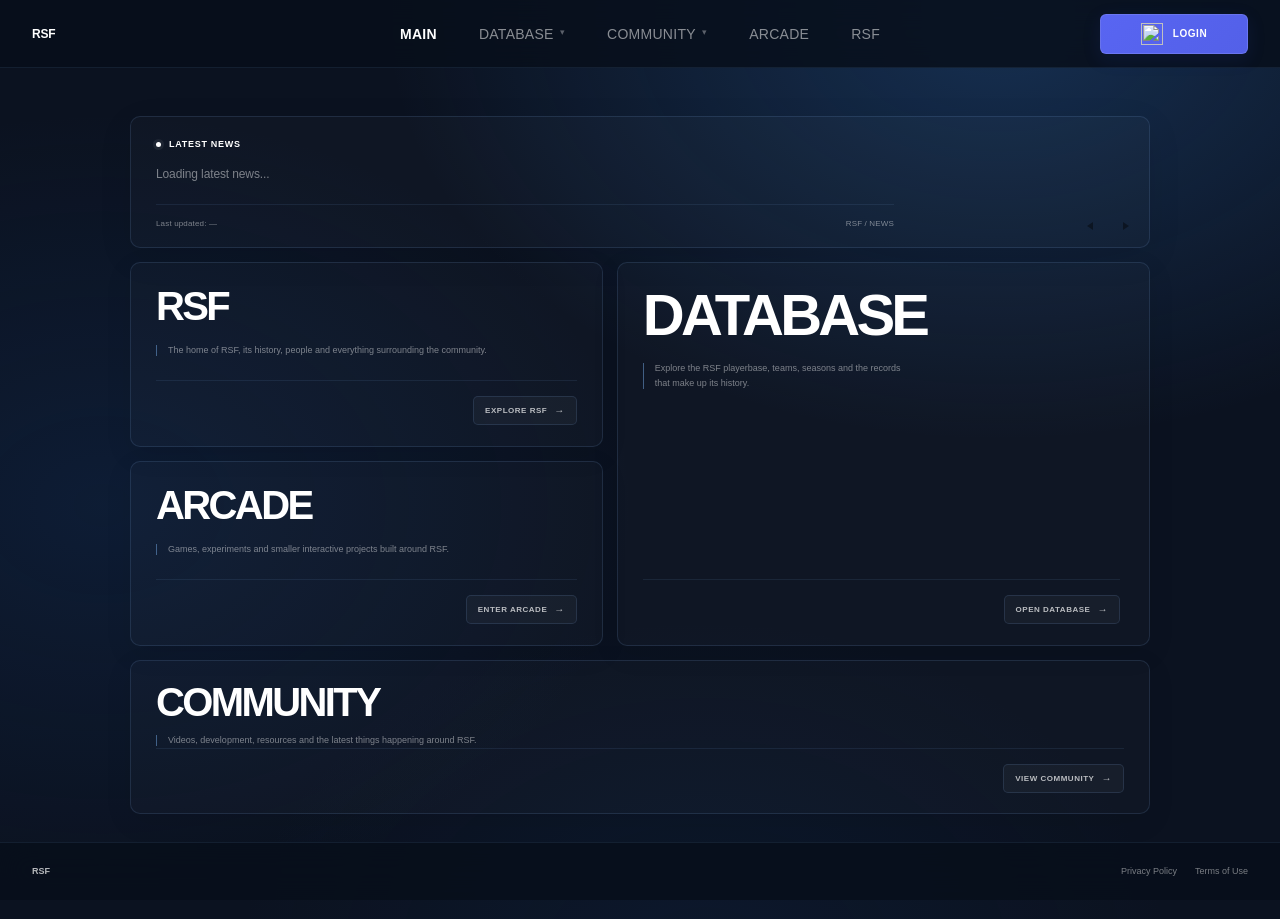
==== index.html @ b00a5b7f "Enhance loadSavedTheme with error handling Refactor loadSavedTheme function to handle API response e" ====
<!DOCTYPE html>

<html lang="en">
<head>
  <meta charset="UTF-8">
  <meta name="viewport" content="width=device-width, initial-scale=1.0">
  <title>RSF</title>

  <style>
    @font-face {
      font-family: "Montserrat";
      src: url("/fonts/Montserrat-Regular.woff2") format("woff2");
      font-weight: 400;
      font-style: normal;
      font-display: swap;
    }

    @font-face {
      font-family: "Montserrat";
      src: url("/fonts/Montserrat-Medium.woff2") format("woff2");
      font-weight: 500;
      font-style: normal;
      font-display: swap;
    }

    @font-face {
      font-family: "Montserrat";
      src: url("/fonts/Montserrat-Bold.woff2") format("woff2");
      font-weight: 700;
      font-style: normal;
      font-display: swap;
    }

    :root {
      --bg: #0B1220;
      --border: rgba(120, 164, 215, 0.16);
      --border-soft: rgba(120, 164, 215, 0.11);
      --white: #FFFFFF;
      --text: #FFFFFF;
      --muted: rgba(255, 255, 255, 0.70);
      --muted-soft: rgba(255, 255, 255, 0.46);
      --panel: rgba(255, 255, 255, 0.018);
      --panel-hover: rgba(255, 255, 255, 0.022);
      --topbar: rgba(8, 15, 27, 0.84);
      --dropdown: rgba(13, 22, 36, 0.98);
      --module-glow: rgba(54, 119, 197, 0.11);
    }

    * {
      box-sizing: border-box;
    }

    html {
      min-height: 100%;
      background: #0B1220;
    }

    body {
      margin: 0;
      min-height: 100vh;
      color: var(--text);
      font-family: "Montserrat", sans-serif;
      background:
        radial-gradient(
          ellipse 900px 620px at 78% 2%,
          rgba(42, 103, 175, 0.34),
          transparent 68%
        ),
        radial-gradient(
          ellipse 760px 560px at 8% 55%,
          rgba(25, 75, 145, 0.18),
          transparent 70%
        ),
        radial-gradient(
          ellipse 650px 480px at 55% 105%,
          rgba(20, 65, 125, 0.13),
          transparent 72%
        ),
        #0B1220;
      background-attachment: fixed;
      -webkit-font-smoothing: antialiased;
      text-rendering: optimizeLegibility;
      transition:
        background 180ms ease,
        color 180ms ease;
    }

    body[data-theme="dark"] {
      --bg: #181818;
      --border: rgba(255, 255, 255, 0.10);
      --border-soft: rgba(255, 255, 255, 0.07);
      --topbar: rgba(18, 18, 18, 0.90);
      --dropdown: rgba(28, 28, 28, 0.98);
      --panel: rgba(255, 255, 255, 0.018);
      --panel-hover: rgba(255, 255, 255, 0.028);
      --module-glow: rgba(255, 255, 255, 0.055);

      background: #181818;
    }

    body[data-theme="light"] {
      --bg: #F4F6F9;
      --border: rgba(34, 55, 78, 0.13);
      --border-soft: rgba(34, 55, 78, 0.09);
      --text: #172233;
      --muted: rgba(23, 34, 51, 0.68);
      --muted-soft: rgba(23, 34, 51, 0.48);
      --panel: rgba(255, 255, 255, 0.72);
      --panel-hover: rgba(255, 255, 255, 0.90);
      --topbar: rgba(244, 246, 249, 0.88);
      --dropdown: rgba(255, 255, 255, 0.98);
      --module-glow: rgba(80, 125, 180, 0.10);

      background:
        radial-gradient(
          ellipse 900px 620px at 78% 2%,
          rgba(135, 174, 219, 0.28),
          transparent 68%
        ),
        radial-gradient(
          ellipse 760px 560px at 8% 55%,
          rgba(105, 150, 205, 0.15),
          transparent 70%
        ),
        radial-gradient(
          ellipse 650px 480px at 55% 105%,
          rgba(90, 135, 190, 0.10),
          transparent 72%
        ),
        #F4F6F9;
    }

    body[data-theme="blue"] {
      --bg: #0B1220;
      --border: rgba(120, 164, 215, 0.16);
      --border-soft: rgba(120, 164, 215, 0.11);
      --text: #FFFFFF;
      --muted: rgba(255, 255, 255, 0.70);
      --muted-soft: rgba(255, 255, 255, 0.46);
      --panel: rgba(255, 255, 255, 0.018);
      --panel-hover: rgba(255, 255, 255, 0.022);
      --topbar: rgba(8, 15, 27, 0.84);
      --dropdown: rgba(13, 22, 36, 0.98);
      --module-glow: rgba(54, 119, 197, 0.11);

      background:
        radial-gradient(
          ellipse 900px 620px at 78% 2%,
          rgba(42, 103, 175, 0.34),
          transparent 68%
        ),
        radial-gradient(
          ellipse 760px 560px at 8% 55%,
          rgba(25, 75, 145, 0.18),
          transparent 70%
        ),
        radial-gradient(
          ellipse 650px 480px at 55% 105%,
          rgba(20, 65, 125, 0.13),
          transparent 72%
        ),
        #0B1220;
    }

    body[data-theme="royal"] {
      --bg: #0B1020;
      --border: rgba(126, 130, 220, 0.16);
      --border-soft: rgba(126, 130, 220, 0.11);
      --text: #FFFFFF;
      --muted: rgba(255, 255, 255, 0.70);
      --muted-soft: rgba(255, 255, 255, 0.46);
      --panel: rgba(255, 255, 255, 0.018);
      --panel-hover: rgba(255, 255, 255, 0.024);
      --topbar: rgba(8, 12, 27, 0.86);
      --dropdown: rgba(17, 20, 40, 0.98);
      --module-glow: rgba(86, 75, 190, 0.12);

      background:
        radial-gradient(
          ellipse 900px 620px at 78% 2%,
          rgba(67, 62, 174, 0.32),
          transparent 68%
        ),
        radial-gradient(
          ellipse 760px 560px at 8% 55%,
          rgba(46, 61, 155, 0.20),
          transparent 70%
        ),
        radial-gradient(
          ellipse 650px 480px at 55% 105%,
          rgba(76, 42, 145, 0.16),
          transparent 72%
        ),
        #0B1020;
    }

    body[data-theme="ocean"] {
      --bg: #08171D;
      --border: rgba(91, 178, 193, 0.16);
      --border-soft: rgba(91, 178, 193, 0.11);
      --text: #FFFFFF;
      --muted: rgba(255, 255, 255, 0.70);
      --muted-soft: rgba(255, 255, 255, 0.46);
      --panel: rgba(255, 255, 255, 0.018);
      --panel-hover: rgba(255, 255, 255, 0.024);
      --topbar: rgba(5, 18, 23, 0.86);
      --dropdown: rgba(11, 29, 35, 0.98);
      --module-glow: rgba(25, 139, 151, 0.12);

      background:
        radial-gradient(
          ellipse 900px 620px at 78% 2%,
          rgba(22, 117, 145, 0.32),
          transparent 68%
        ),
        radial-gradient(
          ellipse 760px 560px at 8% 55%,
          rgba(20, 89, 125, 0.20),
          transparent 70%
        ),
        radial-gradient(
          ellipse 650px 480px at 55% 105%,
          rgba(19, 123, 132, 0.15),
          transparent 72%
        ),
        #08171D;
    }

    a {
      color: inherit;
      text-decoration: none;
    }

    .topbar {
      position: sticky;
      top: 0;
      z-index: 100;
      height: 68px;
      padding: 0 32px;
      border-bottom: 1px solid var(--border-soft);
      background: var(--topbar);
      display: flex;
      align-items: center;
      backdrop-filter: blur(14px);
      -webkit-backdrop-filter: blur(14px);
    }

    .logo {
      font-size: 12px;
      line-height: 1;
      font-weight: 700;
      letter-spacing: -0.02em;
    }

    .navigation {
      position: absolute;
      left: 50%;
      top: 0;
      height: 100%;
      transform: translateX(-50%);
      display: flex;
      align-items: center;
      gap: 34px;
    }

    .nav-item {
      position: relative;
      height: 100%;
      display: flex;
      align-items: center;
      font-size: 14px;
      font-weight: 500;
      letter-spacing: 0.02em;
      opacity: 0.52;
      transition: opacity 120ms ease;
    }

    .nav-item:hover,
    .nav-item:focus-within {
      opacity: 0.92;
    }

    .nav-item.active {
      opacity: 1;
      font-weight: 700;
    }

    .nav-label {
      height: 100%;
      display: inline-flex;
      align-items: center;
      gap: 6px;
      padding: 0 4px;
    }

    .arrow {
      font-size: 9px;
      line-height: 1;
      opacity: 0.65;
      transform: translateY(-1px);
    }

    .dropdown {
      position: absolute;
      top: 100%;
      left: 50%;
      width: 170px;
      padding: 6px;
      transform: translateX(-50%) translateY(4px);
      background: var(--dropdown);
      border: 1px solid var(--border);
      border-radius: 7px;
      box-shadow: 0 14px 35px rgba(0, 0, 0, 0.28);
      opacity: 0;
      visibility: hidden;
      pointer-events: none;
      transition:
        opacity 100ms ease,
        visibility 100ms ease,
        transform 100ms ease;
      z-index: 200;
    }

    .nav-item:hover .dropdown,
    .nav-item:focus-within .dropdown {
      opacity: 1;
      visibility: visible;
      pointer-events: auto;
      transform: translateX(-50%) translateY(0);
    }

    .dropdown a {
      min-height: 34px;
      padding: 0 11px;
      display: flex;
      align-items: center;
      font-size: 10px;
      border-radius: 4px;
      opacity: 0.56;
      transition:
        background 100ms ease,
        opacity 100ms ease;
    }

    .dropdown a:hover,
    .dropdown a:focus-visible {
      background: rgba(96, 145, 205, 0.10);
      opacity: 1;
      outline: none;
    }

    .login-button {
      position: absolute;
      right: 32px;
      width: 148px;
      height: 40px;
      padding: 0 17px;
      display: inline-flex;
      align-items: center;
      justify-content: center;
      gap: 10px;
      border: 1px solid rgba(255, 255, 255, 0.12);
      border-radius: 6px;
      background:
        linear-gradient(
          135deg,
          #5865F2,
          #5360E8
        );
      color: #FFFFFF;
      font-family: "Montserrat", sans-serif;
      font-size: 10px;
      font-weight: 700;
      letter-spacing: 0.055em;
      cursor: pointer;
      box-shadow: 0 5px 18px rgba(45, 55, 160, 0.16);
      transition:
        background 140ms ease,
        border-color 140ms ease,
        box-shadow 140ms ease;
    }

    .login-button:hover {
      background:
        linear-gradient(
          135deg,
          #6370F5,
          #5966EB
        );
      border-color: rgba(255, 255, 255, 0.18);
      box-shadow: 0 6px 20px rgba(45, 55, 160, 0.22);
    }

    .login-button:active {
      box-shadow: 0 3px 12px rgba(45, 55, 160, 0.16);
    }

    .discord-logo {
      width: 22px;
      height: 22px;
      flex: 0 0 auto;
      display: block;
      object-fit: contain;
    }

    .profile-card {
      position: absolute;
      right: 32px;
      width: 178px;
      height: 42px;
      padding: 0 10px 0 7px;
      display: flex;
      align-items: center;
      gap: 10px;
      border: 1px solid var(--border);
      border-radius: 6px;
      background: var(--topbar);
      backdrop-filter: blur(14px);
      -webkit-backdrop-filter: blur(14px);
      cursor: pointer;
      user-select: none;
      box-shadow: 0 5px 18px rgba(0, 0, 0, 0.12);
      transition:
        background 140ms ease,
        border-color 140ms ease,
        box-shadow 140ms ease;
    }

    .profile-card:hover {
      border-color: rgba(120, 164, 215, 0.25);
      box-shadow: 0 7px 22px rgba(0, 0, 0, 0.18);
    }

    .profile-card.open {
      border-color: rgba(120, 164, 215, 0.27);
    }

    .profile-avatar {
      width: 29px;
      height: 29px;
      flex: 0 0 29px;
      overflow: hidden;
      border-radius: 5px;
      background: rgba(255, 255, 255, 0.035);
    }

    .profile-avatar img {
      width: 100%;
      height: 100%;
      display: block;
      object-fit: cover;
    }

    .profile-avatar.guest {
      display: none;
    }

    .profile-info {
      min-width: 0;
      flex: 1;
      display: flex;
      flex-direction: column;
      justify-content: center;
      gap: 4px;
    }

    .profile-username {
      max-width: 116px;
      overflow: hidden;
      font-size: 11px;
      font-weight: 600;
      line-height: 1;
      white-space: nowrap;
      text-overflow: ellipsis;
    }

    .profile-status {
      display: flex;
      align-items: center;
      gap: 5px;
      font-size: 7px;
      font-weight: 700;
      line-height: 1;
      letter-spacing: 0.09em;
      color: var(--muted-soft);
    }

    .profile-status::before {
      content: "";
      width: 4px;
      height: 4px;
      flex: 0 0 auto;
      border-radius: 50%;
      background: #4F9BFF;
      opacity: 0.8;
    }

    .profile-card.guest .profile-status::before {
      background: rgba(255, 255, 255, 0.34);
    }

    .profile-chevron {
      width: 14px;
      height: 14px;
      flex: 0 0 14px;
      display: flex;
      align-items: center;
      justify-content: center;
      color: rgba(255, 255, 255, 0.30);
      transition:
        color 140ms ease,
        transform 140ms ease;
    }

    .profile-card:hover .profile-chevron {
      color: rgba(255, 255, 255, 0.60);
    }

    .profile-card.open .profile-chevron {
      color: rgba(255, 255, 255, 0.68);
      transform: rotate(180deg);
    }

    .profile-chevron svg {
      width: 10px;
      height: 10px;
      display: block;
      fill: none;
      stroke: currentColor;
      stroke-width: 1.5;
      stroke-linecap: round;
      stroke-linejoin: round;
    }

    .profile-dropdown {
      position: absolute;
      top: calc(100% + 8px);
      right: 0;
      width: 195px;
      padding: 5px;
      border: 1px solid var(--border);
      border-radius: 7px;
      background: var(--dropdown);
      box-shadow: 0 14px 35px rgba(0, 0, 0, 0.28);
      backdrop-filter: blur(14px);
      -webkit-backdrop-filter: blur(14px);
      opacity: 0;
      visibility: hidden;
      pointer-events: none;
      transform: translateY(4px);
      transition:
        opacity 100ms ease,
        visibility 100ms ease,
        transform 100ms ease;
      z-index: 9999;
    }

    .profile-dropdown.open {
      opacity: 1;
      visibility: visible;
      pointer-events: auto;
      transform: translateY(0);
    }

    .profile-dropdown-item {
      width: 100%;
      min-height: 38px;
      padding: 0 11px;
      display: flex;
      align-items: center;
      gap: 10px;
      border: 0;
      border-radius: 4px;
      background: transparent;
      color: var(--muted);
      font-family: "Montserrat", sans-serif;
      font-size: 11px;
      font-weight: 500;
      text-align: left;
      cursor: pointer;
      transition:
        background 100ms ease,
        color 100ms ease;
    }

    .profile-dropdown-item:hover {
      background: rgba(96, 145, 205, 0.10);
      color: var(--text);
    }

    .profile-dropdown-icon {
      width: 16px;
      height: 16px;
      flex: 0 0 16px;
      display: flex;
      align-items: center;
      justify-content: center;
      color: var(--muted-soft);
    }

    .profile-dropdown-icon svg {
      width: 14px;
      height: 14px;
      display: block;
      fill: none;
      stroke: currentColor;
      stroke-width: 1.6;
      stroke-linecap: round;
      stroke-linejoin: round;
    }

    .profile-dropdown-item:hover .profile-dropdown-icon {
      color: rgba(255, 255, 255, 0.72);
    }

    .profile-dropdown-logout {
      color: rgba(255, 107, 120, 0.68);
    }

    .profile-dropdown-logout .profile-dropdown-icon {
      color: rgba(255, 107, 120, 0.62);
    }

    .profile-dropdown-logout:hover {
      background: rgba(255, 65, 85, 0.07);
      color: #FF7D88;
    }

    .profile-dropdown-logout:hover .profile-dropdown-icon {
      color: #FF7D88;
    }

    .profile-dropdown-item:disabled {
      opacity: 0.45;
      cursor: default;
    }

    .login-overlay {
      position: fixed;
      inset: 0;
      z-index: 500;
      display: flex;
      align-items: center;
      justify-content: center;
      padding: 24px;
      background: rgba(3, 7, 14, 0.66);
      backdrop-filter: blur(5px);
      -webkit-backdrop-filter: blur(5px);
      opacity: 0;
      visibility: hidden;
      pointer-events: none;
      transition:
        opacity 150ms ease,
        visibility 150ms ease;
    }

    .login-overlay.open {
      opacity: 1;
      visibility: visible;
      pointer-events: auto;
    }

    .login-modal {
      width: min(440px, 100%);
      padding: 28px;
      border: 1px solid var(--border);
      border-radius: 9px;
      background: var(--dropdown);
      box-shadow:
        0 24px 70px rgba(0, 0, 0, 0.48),
        inset 0 1px 0 rgba(255, 255, 255, 0.025);
      transform: translateY(8px) scale(0.985);
      transition: transform 150ms ease;
    }

    .login-overlay.open .login-modal {
      transform: translateY(0) scale(1);
    }

    .login-modal-header {
      display: flex;
      align-items: flex-start;
      justify-content: space-between;
      gap: 20px;
    }

    .login-modal-title {
      margin: 0;
      font-size: 24px;
      line-height: 1.05;
      font-weight: 700;
      letter-spacing: -0.045em;
    }

    .login-modal-subtitle {
      margin: 8px 0 0;
      font-size: 10px;
      line-height: 1.6;
      color: var(--muted-soft);
    }

    .login-close {
      width: 27px;
      height: 27px;
      flex: 0 0 auto;
      padding: 0;
      border: 1px solid var(--border);
      border-radius: 50%;
      background: rgba(255, 255, 255, 0.025);
      color: var(--muted-soft);
      font-family: "Montserrat", sans-serif;
      font-size: 15px;
      line-height: 1;
      cursor: pointer;
      transition:
        background 120ms ease,
        color 120ms ease,
        border-color 120ms ease;
    }

    .login-close:hover {
      background: rgba(255, 255, 255, 0.06);
      border-color: rgba(120, 164, 215, 0.25);
      color: var(--text);
    }

    .login-points {
      margin: 25px 0 0;
      padding: 0;
      list-style: none;
      display: flex;
      flex-direction: column;
      gap: 13px;
    }

    .login-points li {
      position: relative;
      padding-left: 17px;
      font-size: 10px;
      line-height: 1.6;
      color: var(--muted);
    }

    .login-points li::before {
      content: "";
      position: absolute;
      left: 0;
      top: 7px;
      width: 5px;
      height: 5px;
      border-radius: 50%;
      background: #5865F2;
      box-shadow: 0 0 0 3px rgba(88, 101, 242, 0.08);
    }

    .login-proceed {
      width: 100%;
      min-height: 40px;
      margin-top: 26px;
      border: 1px solid rgba(114, 169, 235, 0.28);
      border-radius: 6px;
      background:
        linear-gradient(
          135deg,
          rgba(88, 101, 242, 0.88),
          rgba(66, 82, 210, 0.88)
        );
      color: #FFFFFF;
      font-family: "Montserrat", sans-serif;
      font-size: 10px;
      font-weight: 700;
      letter-spacing: 0.035em;
      cursor: pointer;
      box-shadow: 0 7px 22px rgba(58, 78, 210, 0.18);
      transition:
        background 140ms ease,
        border-color 140ms ease,
        transform 140ms ease,
        box-shadow 140ms ease;
    }

    .login-proceed:hover {
      background:
        linear-gradient(
          135deg,
          rgba(101, 114, 255, 0.94),
          rgba(73, 88, 225, 0.94)
        );
      border-color: rgba(140, 160, 255, 0.42);
      box-shadow: 0 9px 26px rgba(58, 78, 210, 0.24);
      transform: translateY(-1px);
    }

    .login-proceed:active {
      transform: translateY(0);
    }

    .login-note {
      margin: 14px 0 0;
      font-size: 8px;
      line-height: 1.6;
      text-align: center;
      color: var(--muted-soft);
    }

    main {
      width: min(1020px, calc(100% - 48px));
      margin: 0 auto;
      padding: 48px 0 105px;
    }

    .news {
      min-height: 132px;
      position: relative;
      display: grid;
      grid-template-columns: minmax(0, 1fr) 230px;
      border: 1px solid var(--border);
      border-radius: 10px;
      background: var(--panel);
      overflow: hidden;
      box-shadow: 0 10px 35px rgba(0, 0, 0, 0.08);
      transition:
        border-color 160ms ease,
        background 160ms ease;
    }

    .news:hover {
      border-color: rgba(120, 164, 215, 0.25);
      background: var(--panel-hover);
    }

    .news-content {
      min-width: 0;
      padding: 22px 25px 19px;
      display: flex;
      flex-direction: column;
    }

    .section-label {
      display: flex;
      align-items: center;
      gap: 8px;
      font-size: 9px;
      font-weight: 700;
      letter-spacing: 0.08em;
    }

    .news-dot-live {
      width: 5px;
      height: 5px;
      flex: 0 0 auto;
      border-radius: 50%;
      background: currentColor;
      box-shadow: 0 0 0 3px rgba(255, 255, 255, 0.06);
    }

    .news-description {
      margin-top: 16px;
      max-width: 670px;
      font-size: 12px;
      line-height: 1.55;
      letter-spacing: -0.01em;
      color: var(--muted);
      transition: opacity 120ms ease;
    }

    .news-description.empty {
      color: var(--muted-soft);
    }

    .news-footer {
      margin-top: auto;
      padding-top: 14px;
      display: flex;
      align-items: center;
      justify-content: space-between;
      border-top: 1px solid var(--border-soft);
      font-size: 8px;
      letter-spacing: 0.02em;
      color: var(--muted-soft);
    }

    .news-image {
      min-width: 0;
      border-left: 1px solid var(--border);
      overflow: hidden;
      background: #0C1523;
      display: none;
    }

    .news-image.visible {
      display: block;
    }

    .news-image img {
      width: 100%;
      height: 100%;
      display: block;
      object-fit: cover;
      object-position: center;
      opacity: 0.72;
      transition:
        opacity 180ms ease,
        transform 220ms ease;
    }

    .news:hover .news-image img {
      opacity: 0.88;
      transform: scale(1.025);
    }

    .news-controls {
      position: absolute;
      right: 14px;
      bottom: 12px;
      display: flex;
      align-items: center;
      gap: 9px;
      z-index: 5;
    }

    .news-arrow {
      width: 18px;
      height: 18px;
      padding: 0;
      border: 0;
      background: transparent;
      display: flex;
      align-items: center;
      justify-content: center;
      cursor: pointer;
      opacity: 0.42;
      transition:
        opacity 120ms ease,
        transform 120ms ease;
    }

    .news-arrow:hover {
      opacity: 0.9;
    }

    .news-arrow:active {
      transform: scale(0.9);
    }

    .news-arrow.left::before {
      content: "";
      width: 0;
      height: 0;
      border-top: 4px solid transparent;
      border-bottom: 4px solid transparent;
      border-right: 6px solid currentColor;
    }

    .news-arrow.right::before {
      content: "";
      width: 0;
      height: 0;
      border-top: 4px solid transparent;
      border-bottom: 4px solid transparent;
      border-left: 6px solid currentColor;
    }

    .news-dots {
      display: flex;
      align-items: center;
      gap: 5px;
    }

    .news-dot {
      width: 4px;
      height: 4px;
      padding: 0;
      border: 0;
      border-radius: 50%;
      background: currentColor;
      opacity: 0.32;
      cursor: pointer;
      transition:
        width 140ms ease,
        height 140ms ease,
        opacity 140ms ease;
    }

    .news-dot.active {
      width: 6px;
      height: 6px;
      opacity: 0.92;
    }

    .main-grid {
      margin-top: 14px;
      display: grid;
      grid-template-columns:
        minmax(0, 0.94fr)
        minmax(0, 1.06fr);
      grid-template-rows:
        185px
        185px;
      gap: 14px;
    }

    .module {
      position: relative;
      min-height: 0;
      padding: 24px 25px 21px;
      border: 1px solid var(--border);
      border-radius: 10px;
      display: flex;
      flex-direction: column;
      overflow: hidden;
      background: var(--panel);
      box-shadow: 0 8px 28px rgba(0, 0, 0, 0.08);
      transition:
        border-color 160ms ease,
        background 160ms ease,
        transform 160ms ease;
    }

    .module::after {
      content: "";
      position: absolute;
      right: -55px;
      bottom: -75px;
      width: 150px;
      height: 150px;
      border-radius: 50%;
      background:
        radial-gradient(
          circle,
          var(--module-glow),
          transparent 70%
        );
      opacity: 0;
      pointer-events: none;
      transition: opacity 180ms ease;
    }

    .module:hover {
      border-color: rgba(120, 164, 215, 0.27);
      background: var(--panel-hover);
      transform: translateY(-1px);
    }

    .module:hover::after {
      opacity: 1;
    }

    .module > * {
      position: relative;
      z-index: 1;
    }

    .module-title {
      margin: 0;
      font-size: clamp(29px, 3.3vw, 40px);
      line-height: 0.98;
      font-weight: 700;
      letter-spacing: -0.065em;
      transition: transform 160ms ease;
    }

    .module:hover .module-title {
      transform: translateX(2px);
    }

    .module-description {
      position: relative;
      margin: 17px 0 0;
      padding-left: 12px;
      max-width: 340px;
      font-size: 9px;
      line-height: 1.65;
      color: var(--muted-soft);
    }

    .module-description::before {
      content: "";
      position: absolute;
      left: 0;
      top: 2px;
      bottom: 2px;
      width: 1px;
      background: rgba(111, 164, 220, 0.52);
    }

    .module-bottom {
      margin-top: auto;
      padding-top: 15px;
      display: flex;
      align-items: center;
      justify-content: flex-end;
      border-top: 1px solid var(--border-soft);
    }

    .module-link {
      display: inline-flex;
      align-items: center;
      justify-content: center;
      gap: 7px;
      min-height: 29px;
      padding: 0 11px;
      border: 1px solid var(--border);
      border-radius: 5px;
      background: rgba(255, 255, 255, 0.035);
      font-size: 8px;
      font-weight: 700;
      letter-spacing: 0.065em;
      color: var(--muted);
      cursor: pointer;
      position: relative;
      z-index: 3;
      transition:
        color 140ms ease,
        background 140ms ease,
        border-color 140ms ease,
        gap 140ms ease,
        transform 140ms ease;
    }

    .module-link:hover {
      color: var(--text);
      background: rgba(95, 151, 215, 0.10);
      border-color: rgba(120, 164, 215, 0.34);
      gap: 9px;
      transform: translateY(-1px);
    }

    .module-link:active {
      transform: translateY(0);
    }

    .module-arrow {
      font-size: 10px;
      line-height: 1;
    }

    .database {
      grid-column: 2;
      grid-row: 1 / span 2;
      min-height: 384px;
      padding-right: 29px;
    }

    .database .module-title {
      font-size: clamp(41px, 4.6vw, 58px);
    }

    .database .module-description {
      max-width: 270px;
    }

    .rsf-module {
      grid-column: 1;
      grid-row: 1;
    }

    .arcade-module {
      grid-column: 1;
      grid-row: 2;
    }

    .community {
      grid-column: 1 / span 2;
      min-height: 142px;
      padding-top: 22px;
      padding-bottom: 20px;
      display: grid;
      grid-template-columns: 1fr auto;
      column-gap: 35px;
    }

    .community .module-description {
      margin-top: 11px;
      max-width: 470px;
    }

    .community .module-bottom {
      grid-column: 1 / span 2;
    }

    footer {
      position: fixed;
      left: 0;
      right: 0;
      bottom: 0;
      z-index: 100;
      min-height: 58px;
      padding: 0 32px;
      border-top: 1px solid var(--border-soft);
      background: var(--topbar);
      display: flex;
      align-items: center;
      justify-content: space-between;
      font-size: 9px;
      line-height: 1;
      color: var(--muted-soft);
      backdrop-filter: blur(14px);
      -webkit-backdrop-filter: blur(14px);
    }

    .footer-left,
    .footer-right {
      display: flex;
      align-items: center;
      gap: 18px;
    }

    .footer-brand {
      color: var(--muted);
      font-weight: 700;
    }

    .footer-right a {
      transition: color 100ms ease;
    }

    .footer-right a:hover {
      color: var(--text);
    }

    @media (max-width: 760px) {
      .topbar {
        padding: 0 20px;
      }

      .navigation {
        gap: 18px;
      }

      .nav-item {
        font-size: 13px;
      }

      .login-button {
        right: 20px;
        width: 128px;
        height: 36px;
        padding: 0 14px;
      }

      .profile-card {
        right: 20px;
        width: 128px;
        height: 38px;
      }

      .profile-avatar {
        width: 27px;
        height: 27px;
        flex-basis: 27px;
      }

      .profile-username {
        max-width: 65px;
      }

      .profile-dropdown {
        right: -3px;
      }

      .discord-logo {
        width: 20px;
        height: 20px;
      }

      main {
        width: min(100% - 28px, 600px);
        padding-top: 30px;
        padding-bottom: 100px;
      }

      .news {
        grid-template-columns: 1fr;
      }

      .news-image {
        order: -1;
        min-height: 150px;
        border-left: 0;
        border-bottom: 1px solid var(--border);
      }

      .news-image img {
        min-height: 150px;
        max-height: 190px;
      }

      .news-controls {
        right: 11px;
        bottom: 10px;
      }

      .main-grid {
        grid-template-columns: 1fr;
        grid-template-rows: auto;
      }

      .rsf-module,
      .arcade-module,
      .database,
      .community {
        grid-column: auto;
        grid-row: auto;
      }

      .database {
        min-height: 250px;
      }

      .module {
        min-height: 190px;
      }

      .community {
        min-height: 150px;
      }

      .database .module-title {
        font-size: 50px;
      }
    }

    @media (max-width: 620px) {
      .topbar {
        height: auto;
        min-height: 64px;
        padding: 18px 20px;
        align-items: flex-start;
      }

      .logo {
        margin-top: 4px;
      }

      .navigation {
        position: static;
        height: auto;
        margin-left: auto;
        margin-right: 132px;
        transform: none;
        flex-wrap: wrap;
        justify-content: flex-end;
        gap: 12px 17px;
      }

      .nav-item {
        height: auto;
        min-height: 18px;
        font-size: 11px;
      }

      .dropdown {
        top: calc(100% + 4px);
      }

      .login-button {
        right: 20px;
        top: 18px;
        width: 108px;
        height: 34px;
        padding: 0 11px;
        gap: 7px;
        font-size: 9px;
      }

      .profile-card {
        right: 20px;
        top: 18px;
        width: 108px;
        height: 34px;
        padding: 0 7px 0 5px;
        gap: 7px;
      }

      .profile-avatar {
        width: 24px;
        height: 24px;
        flex-basis: 24px;
      }

      .profile-username {
        max-width: 43px;
        font-size: 8px;
      }

      .profile-status {
        font-size: 5px;
      }

      .profile-chevron {
        width: 11px;
        height: 11px;
        flex-basis: 11px;
      }

      .profile-dropdown {
        width: 185px;
        right: -4px;
      }

      .discord-logo {
        width: 19px;
        height: 19px;
      }

      .news-content {
        padding: 21px 20px 18px;
      }

      .news-description {
        font-size: 11px;
      }

      .news-footer {
        align-items: flex-start;
        flex-direction: column;
        gap: 8px;
        padding-right: 80px;
      }

      .module {
        padding: 22px 20px 19px;
      }

      .module-title {
        font-size: 39px;
      }

      .database .module-title {
        font-size: 46px;
      }

      footer {
        min-height: 54px;
        padding: 15px 20px;
        align-items: center;
      }

      .footer-left,
      .footer-right {
        gap: 12px;
      }

      .footer-right {
        flex-wrap: wrap;
        justify-content: flex-end;
      }

      .login-modal {
        padding: 24px 21px;
      }

      .login-modal-title {
        font-size: 22px;
      }
    }
  </style>

</head>

<body data-theme="blue">

  <script>
    (function() {
      try {
        const cachedTheme =
          localStorage.getItem(
            "rsf-theme"
          );

        if (
          [
            "dark",
            "light",
            "blue",
            "royal",
            "ocean"
          ].includes(cachedTheme)
        ) {
          document.body.dataset.theme =
            cachedTheme;
        }
      } catch (error) {
      }
    })();
  </script>

  <header class="topbar">

<a href="/" class="logo">
  RSF
</a>

<nav class="navigation" aria-label="Main navigation">

  <div class="nav-item active">
    <a href="/" class="nav-label">
      MAIN
    </a>
  </div>

  <div class="nav-item">
    <a href="/database" class="nav-label">
      DATABASE
      <span class="arrow">▾</span>
    </a>


<div class="dropdown">
  <a href="/database">Playerbase</a>
  <a href="/database">Teams</a>
  <a href="/database">Seasons</a>
</div>


  </div>

  <div class="nav-item">
    <a href="/community" class="nav-label">
      COMMUNITY
      <span class="arrow">▾</span>
    </a>


<div class="dropdown">
  <a href="/community">Videos</a>
  <a href="/community">Community Latest</a>
  <a href="/community">Development</a>
  <a href="/community">Resources</a>
</div>


  </div>

  <div class="nav-item">
    <a href="/arcade" class="nav-label">
      ARCADE
    </a>
  </div>

  <div class="nav-item">
    <a href="/rsf" class="nav-label">
      RSF
    </a>
  </div>

</nav>

<button
type="button"
class="login-button"
id="login-button"
aria-label="Login with Discord"

>

<img
class="discord-logo"
src="https://cdn.prod.website-files.com/6257adef93867e50d84d30e2/66e3d7f4ef6498ac018f2c55_Symbol.svg"
alt=""
aria-hidden="true"

>

<span>LOGIN</span> </button>

<div
  class="profile-card"
  id="profile-card"
  style="display: none;"
  aria-haspopup="true"
  aria-expanded="false"
>
  <div class="profile-avatar" id="profile-avatar-container">
    <img
      id="profile-avatar"
      src=""
      alt=""
    >
  </div>

  <div class="profile-info">
    <span
      class="profile-username"
      id="profile-username"
    >
      —
    </span>


<span
  class="profile-status"
  id="profile-status"
>
  GUEST
</span>


  </div>

  <span class="profile-chevron" aria-hidden="true">
    <svg viewBox="0 0 10 10">
      <path d="M2 3.5L5 6.5L8 3.5"></path>
    </svg>
  </span>
</div>

  </header>

  <div
    class="login-overlay"
    id="login-overlay"
    aria-hidden="true"
  >

<div
  class="login-modal"
  role="dialog"
  aria-modal="true"
  aria-labelledby="login-title"
>

  <div class="login-modal-header">


<div>
  <h2
    class="login-modal-title"
    id="login-title"
  >
    Login to RSF
  </h2>

  <p class="login-modal-subtitle">
    Connect your Discord account to access the full RSF experience.
  </p>
</div>

<button
  type="button"
  class="login-close"
  id="login-close"
  aria-label="Close login"
>
  ×
</button>


  </div>

  <ul class="login-points">
    <li>Logging in is completely optional.</li>
    <li>Log in to access all features available across the RSF website.</li>
    <li>Your Discord account is only used to authenticate your RSF account.</li>
    <li>We only use the information required to provide your account and website features.</li>
    <li>You can continue using publicly available parts of the website without logging in.</li>
  </ul>

<button
type="button"
class="login-proceed"
id="login-proceed"

>


PROCEED TO LOGIN


  </button>

  <p class="login-note">
    By continuing, you will be redirected to Discord to authenticate.
  </p>

</div>

  </div>

  <main>

<section
  class="news"
  aria-label="Latest News"
>

  <div class="news-content">


<div class="section-label">
  <span class="news-dot-live"></span>
  LATEST NEWS
</div>

<div
  id="news-description"
  class="news-description empty"
>
  Loading latest news...
</div>

<div class="news-footer">
  <span id="news-updated">
    Last updated: —
  </span>

  <span>
    RSF / NEWS
  </span>
</div>


  </div>

  <div
    id="news-image"
    class="news-image"
  >
    <img
      id="news-image-element"
      src=""
      alt=""
      decoding="async"
    >
  </div>

  <div
    id="news-controls"
    class="news-controls"
    aria-label="News navigation"
  >
    <button
      type="button"
      class="news-arrow left"
      id="news-prev"
      aria-label="Previous news"
    ></button>


<div
  id="news-dots"
  class="news-dots"
  aria-label="News slides"
></div>

<button
  type="button"
  class="news-arrow right"
  id="news-next"
  aria-label="Next news"
></button>


  </div>

</section>

<section
  class="main-grid"
  aria-label="RSF sections"
>

  <article class="module rsf-module">


<h2 class="module-title">
  RSF
</h2>

<p class="module-description">
  The home of RSF, its history, people and everything surrounding the community.
</p>

<div class="module-bottom">
  <a
    href="/rsf"
    class="module-link"
  >
    EXPLORE RSF
    <span class="module-arrow">→</span>
  </a>
</div>


  </article>

  <article class="module database">


<h2 class="module-title">
  DATABASE
</h2>

<p class="module-description">
  Explore the RSF playerbase, teams, seasons and the records that make up its history.
</p>

<div class="module-bottom">
  <a
    href="/database"
    class="module-link"
  >
    OPEN DATABASE
    <span class="module-arrow">→</span>
  </a>
</div>


  </article>

  <article class="module arcade-module">


<h2 class="module-title">
  ARCADE
</h2>

<p class="module-description">
  Games, experiments and smaller interactive projects built around RSF.
</p>

<div class="module-bottom">
  <a
    href="/arcade"
    class="module-link"
  >
    ENTER ARCADE
    <span class="module-arrow">→</span>
  </a>
</div>


  </article>

  <article class="module community">


<div>
  <h2 class="module-title">
    COMMUNITY
  </h2>

  <p class="module-description">
    Videos, development, resources and the latest things happening around RSF.
  </p>
</div>

<div class="module-bottom">
  <a
    href="/community"
    class="module-link"
  >
    VIEW COMMUNITY
    <span class="module-arrow">→</span>
  </a>
</div>


  </article>

</section>

  </main>

  <footer>

<div class="footer-left">
  <span class="footer-brand">
    RSF
  </span>
</div>

<div class="footer-right">
  <a href="/privacy">
    Privacy Policy
  </a>

  <a href="/terms">
    Terms of Use
  </a>
</div>

  </footer>

  <script>
    const validThemes = [
      "dark",
      "light",
      "blue",
      "royal",
      "ocean"
    ];

    function applyTheme(theme) {
      if (!validThemes.includes(theme)) {
        theme = "blue";
      }

      document.body.dataset.theme =
        theme;

      try {
        localStorage.setItem(
          "rsf-theme",
          theme
        );
      } catch (error) {
      }
    }

    function loadCachedTheme() {
      try {
        const cachedTheme =
          localStorage.getItem(
            "rsf-theme"
          );

        if (
          cachedTheme &&
          validThemes.includes(
            cachedTheme
          )
        ) {
          document.body.dataset.theme =
            cachedTheme;

          return;
        }
      } catch (error) {
      }

      if (
        !validThemes.includes(
          document.body.dataset.theme
        )
      ) {
        document.body.dataset.theme =
          "blue";
      }
    }

async function loadSavedTheme() {
  try {
    const meResponse =
      await fetch(
        "/api/me",
        {
          method: "GET",
          credentials: "include",
          cache: "no-store"
        }
      );

    if (!meResponse.ok) {
      applyTheme("blue");
      return;
    }

    const meData =
      await meResponse.json();

    if (
      !meData.authenticated ||
      !meData.verified
    ) {
      applyTheme("blue");
      return;
    }

    loadCachedTheme();

    const response =
      await fetch(
        "/api/preferences",
        {
          method: "GET",
          credentials: "include",
          cache: "no-store"
        }
      );

    if (!response.ok) {
      return;
    }

    const data =
      await response.json();

    if (
      data &&
      validThemes.includes(
        data.theme
      )
    ) {
      applyTheme(
        data.theme
      );
    }
  } catch (error) {
    applyTheme("blue");

    console.warn(
      "RSF theme sync failed:",
      error
    );
  }
}

    window.addEventListener(
      "storage",
      event => {
        if (
          event.key !==
          "rsf-theme"
        ) {
          return;
        }

        if (
          event.newValue &&
          validThemes.includes(
            event.newValue
          )
        ) {
          document.body.dataset.theme =
            event.newValue;
        }
      }
    );

    const loginButton =
      document.getElementById(
        "login-button"
      );

    const loginOverlay =
      document.getElementById(
        "login-overlay"
      );

    const loginClose =
      document.getElementById(
        "login-close"
      );

    const loginProceed =
      document.getElementById(
        "login-proceed"
      );

    function openLoginModal() {
      loginOverlay.classList.add(
        "open"
      );

      loginOverlay.setAttribute(
        "aria-hidden",
        "false"
      );

      document.body.style.overflow =
        "hidden";
    }

    function closeLoginModal() {
      loginOverlay.classList.remove(
        "open"
      );

      loginOverlay.setAttribute(
        "aria-hidden",
        "true"
      );

      document.body.style.overflow =
        "";
    }

    loginButton.addEventListener(
      "click",
      openLoginModal
    );

    loginClose.addEventListener(
      "click",
      closeLoginModal
    );

    loginOverlay.addEventListener(
      "click",
      event => {
        if (
          event.target ===
          loginOverlay
        ) {
          closeLoginModal();
        }
      }
    );

    loginProceed.addEventListener(
      "click",
      () => {
        window.location.href =
          "/api/login";
      }
    );

    document.addEventListener(
      "keydown",
      event => {
        if (
          event.key === "Escape" &&
          loginOverlay.classList.contains(
            "open"
          )
        ) {
          closeLoginModal();
        }
      }
    );

    const NEWS_API_URL =
      "https://script.google.com/macros/s/AKfycbx9_XcOHD7oqz_xYqiMYX8x1DOEcEb66PdADEY3gGyGrXDeWWZSBgaopBvCd0xlQiftpQ/exec";

    const NEWS_SYNC_INTERVAL =
      15000;

    const NEWS_AUTO_ADVANCE =
      20000;

    const NEWS_REQUEST_TIMEOUT =
      8000;

    let newsItems = [];
    let currentNewsIndex = 0;
    let newsTimer = null;
    let syncTimer = null;
    let syncInProgress = false;
    let firstLoad = true;
    let lastServerVersion = null;

    const imageCache =
      new Map();

    const description =
      document.getElementById(
        "news-description"
      );

    const updated =
      document.getElementById(
        "news-updated"
      );

    const imageContainer =
      document.getElementById(
        "news-image"
      );

    const image =
      document.getElementById(
        "news-image-element"
      );

    const dotsContainer =
      document.getElementById(
        "news-dots"
      );

    const controls =
      document.getElementById(
        "news-controls"
      );

    const previousButton =
      document.getElementById(
        "news-prev"
      );

    const nextButton =
      document.getElementById(
        "news-next"
      );

    function preloadImage(url) {
      if (
        !url ||
        imageCache.has(url)
      ) {
        return;
      }

      const preload =
        new Image();

      preload.decoding =
        "async";

      preload.loading =
        "eager";

      preload.src =
        url;

      imageCache.set(
        url,
        preload
      );
    }

    function cleanupImageCache() {
      const activeImages =
        new Set(
          newsItems
            .map(
              item => item.image
            )
            .filter(Boolean)
        );

      for (
        const url of imageCache.keys()
      ) {
        if (
          !activeImages.has(url)
        ) {
          imageCache.delete(url);
        }
      }
    }

    function cleanValue(value) {
      return String(
        value ?? ""
      ).trim();
    }

    function getNewsSignature(
      items
    ) {
      return items
        .map(
          item =>
            [
              item.image,
              item.description,
              item.date
            ].join("|||")
        )
        .join("~~~");
    }

    function createNewsDots() {
      dotsContainer.innerHTML =
        "";

      newsItems.forEach(
        (_, index) => {
          const dot =
            document.createElement(
              "button"
            );

          dot.type =
            "button";

          dot.className =
            "news-dot";

          dot.setAttribute(
            "aria-label",
            `Go to news ${index + 1}`
          );

          dot.addEventListener(
            "click",
            () => {
              showNews(index);
              resetNewsTimer();
            }
          );

          dotsContainer.appendChild(
            dot
          );
        }
      );

      updateNewsDots();
    }

    function updateNewsDots() {
      const dots =
        dotsContainer.querySelectorAll(
          ".news-dot"
        );

      dots.forEach(
        (dot, index) => {
          dot.classList.toggle(
            "active",
            index ===
              currentNewsIndex
          );
        }
      );
    }

    function showNews(index) {
      if (!newsItems.length) {
        return;
      }

      currentNewsIndex =
        (index +
          newsItems.length) %
        newsItems.length;

      const item =
        newsItems[
          currentNewsIndex
        ];

      description.style.opacity =
        "0";

      requestAnimationFrame(
        () => {
          description.textContent =
            item.description ||
            "No current news available.";

          description.classList.toggle(
            "empty",
            !item.description
          );

          updated.textContent =
            "Last updated: " +
            (item.date || "—");

          imageContainer.classList.remove(
            "visible"
          );

          image.onload = null;
          image.onerror = null;

          image.removeAttribute(
            "src"
          );

          if (item.image) {
            const cachedImage =
              imageCache.get(
                item.image
              );

            image.alt =
              item.description ||
              "RSF News";

            if (
              cachedImage &&
              cachedImage.complete &&
              cachedImage.naturalWidth >
                0
            ) {
              image.src =
                cachedImage.src;

              imageContainer.classList.add(
                "visible"
              );
            } else {
              image.onload =
                () => {
                  imageContainer.classList.add(
                    "visible"
                  );
                };

              image.onerror =
                () => {
                  imageContainer.classList.remove(
                    "visible"
                  );
                };

              image.src =
                item.image;
            }
          }

          updateNewsDots();

          description.style.opacity =
            "1";
        }
      );
    }

    function nextNews() {
      if (
        newsItems.length <= 1
      ) {
        return;
      }

      showNews(
        currentNewsIndex + 1
      );

      resetNewsTimer();
    }

    function previousNews() {
      if (
        newsItems.length <= 1
      ) {
        return;
      }

      showNews(
        currentNewsIndex - 1
      );

      resetNewsTimer();
    }

    function resetNewsTimer() {
      clearTimeout(
        newsTimer
      );

      if (
        newsItems.length <= 1
      ) {
        return;
      }

      newsTimer =
        setTimeout(
          () => {
            showNews(
              currentNewsIndex + 1
            );

            resetNewsTimer();
          },
          NEWS_AUTO_ADVANCE
        );
    }

    previousButton.addEventListener(
      "click",
      previousNews
    );

    nextButton.addEventListener(
      "click",
      nextNews
    );

    function updateControls() {
      controls.style.display =
        newsItems.length <= 1
          ? "none"
          : "flex";
    }

    function getFreshNewsURL() {
      const separator =
        NEWS_API_URL.includes("?")
          ? "&"
          : "?";

      return (
        NEWS_API_URL +
        separator +
        "_rsf=" +
        Date.now()
      );
    }

    async function fetchNews() {
      const controller =
        new AbortController();

      const timeout =
        setTimeout(
          () => controller.abort(),
          NEWS_REQUEST_TIMEOUT
        );

      try {
        const response =
          await fetch(
            getFreshNewsURL(),
            {
              method: "GET",
              cache: "no-store",
              credentials: "omit",
              redirect: "follow",
              signal: controller.signal,
              headers: {
                Accept:
                  "application/json"
              }
            }
          );

        if (!response.ok) {
          throw new Error(
            `RSF News API returned HTTP ${response.status}`
          );
        }

        const data =
          await response.json();

        if (
          !data ||
          typeof data !==
            "object"
        ) {
          throw new Error(
            "RSF News API returned invalid JSON."
          );
        }

        if (
          !Array.isArray(
            data.items
          )
        ) {
          throw new Error(
            "RSF News API returned no valid news items."
          );
        }

        const incomingItems =
          data.items
            .map(
              item => ({
                image:
                  cleanValue(
                    item.image
                  ),
                description:
                  cleanValue(
                    item.description
                  ),
                date:
                  cleanValue(
                    item.date
                  )
              })
            )
            .filter(
              item =>
                item.image ||
                item.description ||
                item.date
            );

        if (
          !incomingItems.length
        ) {
          if (firstLoad) {
            newsItems = [
              {
                image: "",
                description:
                  "No current news available.",
                date: ""
              }
            ];

            createNewsDots();
            updateControls();
            showNews(0);

            firstLoad =
              false;
          }

          return false;
        }

        const serverVersion =
          cleanValue(
            data.version
          );

        const oldSignature =
          getNewsSignature(
            newsItems
          );

        const newSignature =
          getNewsSignature(
            incomingItems
          );

        if (
          !firstLoad &&
          serverVersion &&
          serverVersion ===
            lastServerVersion
        ) {
          return false;
        }

        if (
          !firstLoad &&
          oldSignature ===
            newSignature
        ) {
          lastServerVersion =
            serverVersion ||
            lastServerVersion;

          return false;
        }

        const currentItem =
          newsItems[
            currentNewsIndex
          ];

        const currentKey =
          currentItem
            ? [
                currentItem.image,
                currentItem.description,
                currentItem.date
              ].join("|||")
            : "";

        newsItems =
          incomingItems;

        let newIndex = 0;

        if (currentKey) {
          const matchingIndex =
            newsItems.findIndex(
              item =>
                [
                  item.image,
                  item.description,
                  item.date
                ].join("|||") ===
                currentKey
            );

          if (
            matchingIndex !== -1
          ) {
            newIndex =
              matchingIndex;
          }
        }

        newsItems.forEach(
          item => {
            preloadImage(
              item.image
            );
          }
        );

        cleanupImageCache();
        createNewsDots();
        showNews(newIndex);
        updateControls();
        resetNewsTimer();

        lastServerVersion =
          serverVersion ||
          newSignature;

        firstLoad =
          false;

        return true;
      } finally {
        clearTimeout(
          timeout
        );
      }
    }

    async function syncNews() {
      if (syncInProgress) {
        return;
      }

      syncInProgress =
        true;

      try {
        await fetchNews();
      } catch (error) {
        console.warn(
          "RSF News sync failed:",
          error
        );
      } finally {
        syncInProgress =
          false;
      }
    }

    async function startNewsSync() {
      await syncNews();

      const scheduleNextSync =
        () => {
          clearTimeout(
            syncTimer
          );

          syncTimer =
            setTimeout(
              async () => {
                await syncNews();
                scheduleNextSync();
              },
              NEWS_SYNC_INTERVAL
            );
        };

      scheduleNextSync();
    }

    document.addEventListener(
      "visibilitychange",
      () => {
        if (
          document.visibilityState ===
          "visible"
        ) {
          syncNews();
          loadSavedTheme();
        }
      }
    );

    loadCachedTheme();
    loadSavedTheme();
    startNewsSync();
  </script>

  <script src="/auth.js"></script>

</body>
</html>
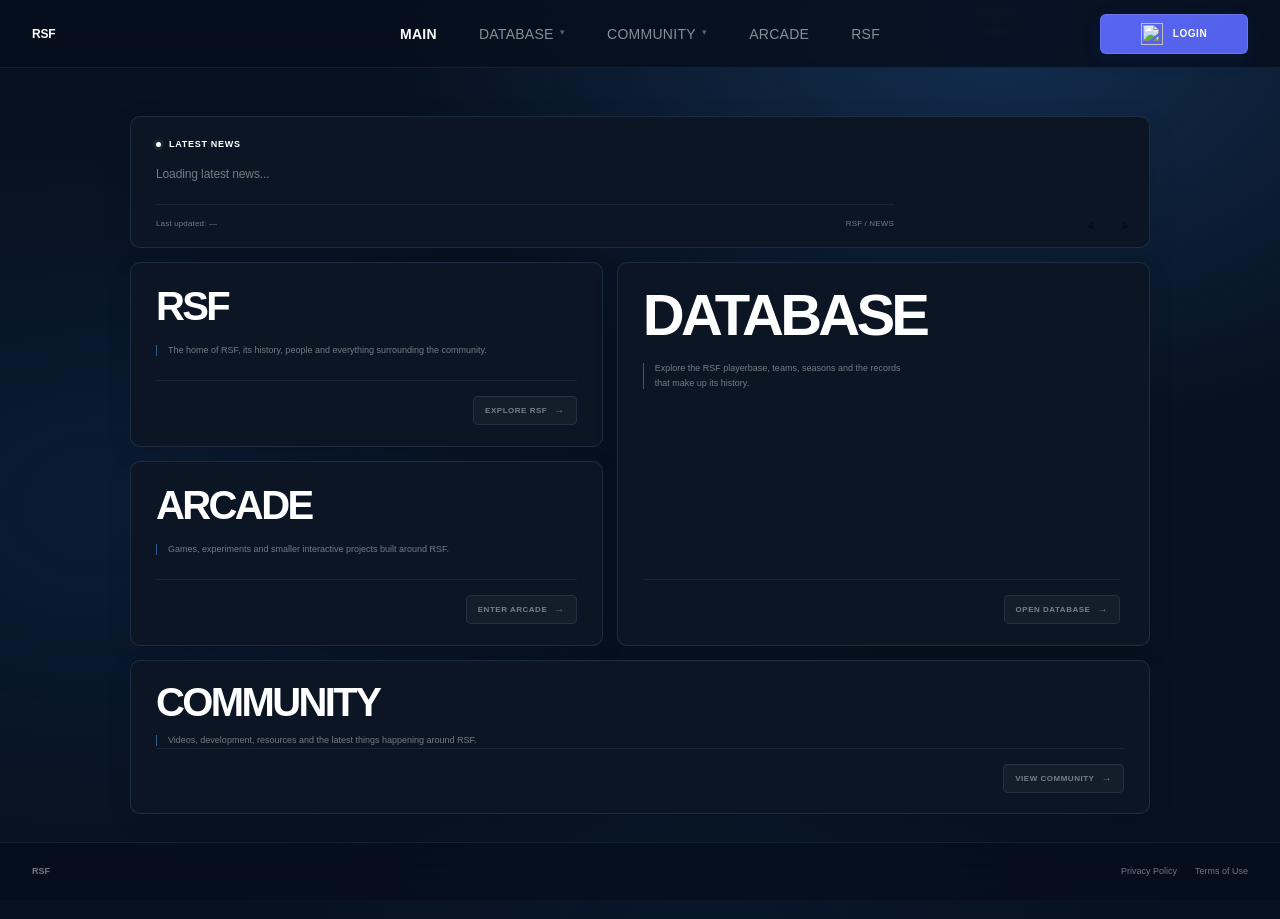
==== commit 47140b1c: "Refactor theme colors and styles in index.html Updated theme colors and styles for better aesthetics" ====
--- a/index.html
+++ b/index.html
@@ -32,16 +32,17 @@
     }
 
     :root {
-      --bg: #0B1220;
+      --bg: #07111F;
+      --surface: rgba(13, 22, 36, 0.98);
       --border: rgba(120, 164, 215, 0.16);
       --border-soft: rgba(120, 164, 215, 0.11);
-      --white: #FFFFFF;
       --text: #FFFFFF;
-      --muted: rgba(255, 255, 255, 0.70);
-      --muted-soft: rgba(255, 255, 255, 0.46);
-      --panel: rgba(255, 255, 255, 0.018);
-      --panel-hover: rgba(255, 255, 255, 0.022);
-      --topbar: rgba(8, 15, 27, 0.84);
+      --muted: rgba(255, 255, 255, 0.43);
+      --accent: #4F9BFF;
+      --accent-soft: rgba(79, 155, 255, 0.10);
+      --topbar: rgba(6, 15, 29, 0.84);
+      --profile: rgba(9, 16, 27, 0.88);
+      --profile-hover: rgba(12, 22, 37, 0.94);
       --dropdown: rgba(13, 22, 36, 0.98);
       --module-glow: rgba(54, 119, 197, 0.11);
     }
@@ -52,7 +53,7 @@
 
     html {
       min-height: 100%;
-      background: #0B1220;
+      background: #07111F;
     }
 
     body {
@@ -76,7 +77,7 @@
           rgba(20, 65, 125, 0.13),
           transparent 72%
         ),
-        #0B1220;
+        #07111F;
       background-attachment: fixed;
       -webkit-font-smoothing: antialiased;
       text-rendering: optimizeLegibility;
@@ -85,30 +86,37 @@
         color 180ms ease;
     }
 
-    body[data-theme="dark"] {
+    body.theme-dark {
       --bg: #181818;
+      --surface: rgba(27, 27, 27, 0.99);
       --border: rgba(255, 255, 255, 0.10);
       --border-soft: rgba(255, 255, 255, 0.07);
-      --topbar: rgba(18, 18, 18, 0.90);
-      --dropdown: rgba(28, 28, 28, 0.98);
-      --panel: rgba(255, 255, 255, 0.018);
-      --panel-hover: rgba(255, 255, 255, 0.028);
+      --text: #FFFFFF;
+      --muted: rgba(255, 255, 255, 0.43);
+      --accent: #5A9EFF;
+      --accent-soft: rgba(90, 158, 255, 0.10);
+      --topbar: rgba(20, 20, 20, 0.94);
+      --profile: rgba(25, 25, 25, 0.94);
+      --profile-hover: rgba(32, 32, 32, 0.98);
+      --dropdown: rgba(27, 27, 27, 0.99);
       --module-glow: rgba(255, 255, 255, 0.055);
 
       background: #181818;
     }
 
-    body[data-theme="light"] {
-      --bg: #F4F6F9;
-      --border: rgba(34, 55, 78, 0.13);
-      --border-soft: rgba(34, 55, 78, 0.09);
-      --text: #172233;
-      --muted: rgba(23, 34, 51, 0.68);
-      --muted-soft: rgba(23, 34, 51, 0.48);
-      --panel: rgba(255, 255, 255, 0.72);
-      --panel-hover: rgba(255, 255, 255, 0.90);
-      --topbar: rgba(244, 246, 249, 0.88);
-      --dropdown: rgba(255, 255, 255, 0.98);
+    body.theme-light {
+      --bg: #D3D3D3;
+      --surface: rgba(245, 245, 245, 0.98);
+      --border: rgba(30, 40, 50, 0.15);
+      --border-soft: rgba(30, 40, 50, 0.10);
+      --text: #15181C;
+      --muted: rgba(21, 24, 28, 0.58);
+      --accent: #5365D8;
+      --accent-soft: rgba(83, 101, 216, 0.09);
+      --topbar: rgba(230, 230, 230, 0.90);
+      --profile: rgba(245, 245, 245, 0.94);
+      --profile-hover: rgba(250, 250, 250, 0.98);
+      --dropdown: rgba(245, 245, 245, 0.99);
       --module-glow: rgba(80, 125, 180, 0.10);
 
       background:
@@ -127,19 +135,21 @@
           rgba(90, 135, 190, 0.10),
           transparent 72%
         ),
-        #F4F6F9;
-    }
-
-    body[data-theme="blue"] {
-      --bg: #0B1220;
+        #D3D3D3;
+    }
+
+    body.theme-blue {
+      --bg: #07111F;
+      --surface: rgba(13, 22, 36, 0.98);
       --border: rgba(120, 164, 215, 0.16);
       --border-soft: rgba(120, 164, 215, 0.11);
       --text: #FFFFFF;
-      --muted: rgba(255, 255, 255, 0.70);
-      --muted-soft: rgba(255, 255, 255, 0.46);
-      --panel: rgba(255, 255, 255, 0.018);
-      --panel-hover: rgba(255, 255, 255, 0.022);
-      --topbar: rgba(8, 15, 27, 0.84);
+      --muted: rgba(255, 255, 255, 0.43);
+      --accent: #4F9BFF;
+      --accent-soft: rgba(79, 155, 255, 0.10);
+      --topbar: rgba(6, 15, 29, 0.84);
+      --profile: rgba(9, 16, 27, 0.88);
+      --profile-hover: rgba(12, 22, 37, 0.94);
       --dropdown: rgba(13, 22, 36, 0.98);
       --module-glow: rgba(54, 119, 197, 0.11);
 
@@ -159,20 +169,22 @@
           rgba(20, 65, 125, 0.13),
           transparent 72%
         ),
-        #0B1220;
-    }
-
-    body[data-theme="royal"] {
-      --bg: #0B1020;
-      --border: rgba(126, 130, 220, 0.16);
-      --border-soft: rgba(126, 130, 220, 0.11);
+        #07111F;
+    }
+
+    body.theme-royal {
+      --bg: #0E0B20;
+      --surface: rgba(17, 14, 42, 0.99);
+      --border: rgba(141, 121, 255, 0.16);
+      --border-soft: rgba(141, 121, 255, 0.11);
       --text: #FFFFFF;
-      --muted: rgba(255, 255, 255, 0.70);
-      --muted-soft: rgba(255, 255, 255, 0.46);
-      --panel: rgba(255, 255, 255, 0.018);
-      --panel-hover: rgba(255, 255, 255, 0.024);
-      --topbar: rgba(8, 12, 27, 0.86);
-      --dropdown: rgba(17, 20, 40, 0.98);
+      --muted: rgba(255, 255, 255, 0.43);
+      --accent: #8D79FF;
+      --accent-soft: rgba(141, 121, 255, 0.11);
+      --topbar: rgba(10, 10, 29, 0.88);
+      --profile: rgba(16, 14, 39, 0.90);
+      --profile-hover: rgba(22, 18, 52, 0.96);
+      --dropdown: rgba(17, 14, 42, 0.99);
       --module-glow: rgba(86, 75, 190, 0.12);
 
       background:
@@ -191,20 +203,22 @@
           rgba(76, 42, 145, 0.16),
           transparent 72%
         ),
-        #0B1020;
-    }
-
-    body[data-theme="ocean"] {
-      --bg: #08171D;
-      --border: rgba(91, 178, 193, 0.16);
-      --border-soft: rgba(91, 178, 193, 0.11);
+        #0E0B20;
+    }
+
+    body.theme-ocean {
+      --bg: #061A22;
+      --surface: rgba(7, 31, 41, 0.99);
+      --border: rgba(82, 199, 216, 0.16);
+      --border-soft: rgba(82, 199, 216, 0.11);
       --text: #FFFFFF;
-      --muted: rgba(255, 255, 255, 0.70);
-      --muted-soft: rgba(255, 255, 255, 0.46);
-      --panel: rgba(255, 255, 255, 0.018);
-      --panel-hover: rgba(255, 255, 255, 0.024);
-      --topbar: rgba(5, 18, 23, 0.86);
-      --dropdown: rgba(11, 29, 35, 0.98);
+      --muted: rgba(255, 255, 255, 0.43);
+      --accent: #52C7D8;
+      --accent-soft: rgba(82, 199, 216, 0.11);
+      --topbar: rgba(5, 24, 32, 0.88);
+      --profile: rgba(7, 30, 39, 0.90);
+      --profile-hover: rgba(9, 39, 50, 0.96);
+      --dropdown: rgba(7, 31, 41, 0.99);
       --module-glow: rgba(25, 139, 151, 0.12);
 
       background:
@@ -223,7 +237,83 @@
           rgba(19, 123, 132, 0.15),
           transparent 72%
         ),
-        #08171D;
+        #061A22;
+    }
+
+    body.theme-light .profile-username,
+    body.theme-light .profile-status {
+      color: rgba(21, 24, 28, 0.70);
+    }
+
+    body.theme-light .profile-chevron {
+      color: rgba(21, 24, 28, 0.30);
+    }
+
+    body.theme-light .profile-card:hover .profile-chevron {
+      color: rgba(21, 24, 28, 0.60);
+    }
+
+    body.theme-light .profile-card.open .profile-chevron {
+      color: rgba(21, 24, 28, 0.68);
+    }
+
+    body.theme-light .profile-dropdown-item {
+      color: rgba(21, 24, 28, 0.58);
+    }
+
+    body.theme-light .profile-dropdown-item:hover {
+      color: #15181C;
+    }
+
+    body.theme-light .profile-dropdown-icon {
+      color: rgba(21, 24, 28, 0.48);
+    }
+
+    body.theme-light .profile-dropdown-item:hover .profile-dropdown-icon {
+      color: rgba(21, 24, 28, 0.72);
+    }
+
+    body.theme-light .profile-dropdown-logout {
+      color: rgba(190, 48, 65, 0.68);
+    }
+
+    body.theme-light .profile-dropdown-logout .profile-dropdown-icon {
+      color: rgba(190, 48, 65, 0.62);
+    }
+
+    body.theme-light .profile-dropdown-logout:hover {
+      color: #C93D51;
+    }
+
+    body.theme-light .profile-dropdown-logout:hover .profile-dropdown-icon {
+      color: #C93D51;
+    }
+
+    body.theme-light .dropdown a:hover,
+    body.theme-light .dropdown a:focus-visible,
+    body.theme-light .profile-dropdown-item:hover {
+      background: rgba(83, 101, 216, 0.08);
+    }
+
+    body.theme-light .footer-brand {
+      color: rgba(21, 24, 28, 0.70);
+    }
+
+    body.theme-light .news-image {
+      background: #D5D9DE;
+    }
+
+    body.theme-light .login-close {
+      background: rgba(21, 24, 28, 0.025);
+    }
+
+    body.theme-light .login-close:hover {
+      background: rgba(21, 24, 28, 0.06);
+    }
+
+    body.theme-light .login-points li::before {
+      background: #5365D8;
+      box-shadow: 0 0 0 3px rgba(83, 101, 216, 0.08);
     }
 
     a {
@@ -414,7 +504,7 @@
       gap: 10px;
       border: 1px solid var(--border);
       border-radius: 6px;
-      background: var(--topbar);
+      background: var(--profile);
       backdrop-filter: blur(14px);
       -webkit-backdrop-filter: blur(14px);
       cursor: pointer;
@@ -427,6 +517,7 @@
     }
 
     .profile-card:hover {
+      background: var(--profile-hover);
       border-color: rgba(120, 164, 215, 0.25);
       box-shadow: 0 7px 22px rgba(0, 0, 0, 0.18);
     }
@@ -482,7 +573,7 @@
       font-weight: 700;
       line-height: 1;
       letter-spacing: 0.09em;
-      color: var(--muted-soft);
+      color: var(--muted);
     }
 
     .profile-status::before {
@@ -491,7 +582,7 @@
       height: 4px;
       flex: 0 0 auto;
       border-radius: 50%;
-      background: #4F9BFF;
+      background: var(--accent);
       opacity: 0.8;
     }
 
@@ -595,7 +686,7 @@
       display: flex;
       align-items: center;
       justify-content: center;
-      color: var(--muted-soft);
+      color: var(--muted);
     }
 
     .profile-dropdown-icon svg {
@@ -696,7 +787,7 @@
       margin: 8px 0 0;
       font-size: 10px;
       line-height: 1.6;
-      color: var(--muted-soft);
+      color: var(--muted);
     }
 
     .login-close {
@@ -707,7 +798,7 @@
       border: 1px solid var(--border);
       border-radius: 50%;
       background: rgba(255, 255, 255, 0.025);
-      color: var(--muted-soft);
+      color: var(--muted);
       font-family: "Montserrat", sans-serif;
       font-size: 15px;
       line-height: 1;
@@ -800,7 +891,7 @@
       font-size: 8px;
       line-height: 1.6;
       text-align: center;
-      color: var(--muted-soft);
+      color: var(--muted);
     }
 
     main {
@@ -816,7 +907,7 @@
       grid-template-columns: minmax(0, 1fr) 230px;
       border: 1px solid var(--border);
       border-radius: 10px;
-      background: var(--panel);
+      background: var(--surface);
       overflow: hidden;
       box-shadow: 0 10px 35px rgba(0, 0, 0, 0.08);
       transition:
@@ -826,7 +917,7 @@
 
     .news:hover {
       border-color: rgba(120, 164, 215, 0.25);
-      background: var(--panel-hover);
+      background: var(--profile-hover);
     }
 
     .news-content {
@@ -865,7 +956,7 @@
     }
 
     .news-description.empty {
-      color: var(--muted-soft);
+      color: var(--muted);
     }
 
     .news-footer {
@@ -877,7 +968,7 @@
       border-top: 1px solid var(--border-soft);
       font-size: 8px;
       letter-spacing: 0.02em;
-      color: var(--muted-soft);
+      color: var(--muted);
     }
 
     .news-image {
@@ -1009,7 +1100,7 @@
       display: flex;
       flex-direction: column;
       overflow: hidden;
-      background: var(--panel);
+      background: var(--surface);
       box-shadow: 0 8px 28px rgba(0, 0, 0, 0.08);
       transition:
         border-color 160ms ease,
@@ -1038,7 +1129,7 @@
 
     .module:hover {
       border-color: rgba(120, 164, 215, 0.27);
-      background: var(--panel-hover);
+      background: var(--profile-hover);
       transform: translateY(-1px);
     }
 
@@ -1071,7 +1162,7 @@
       max-width: 340px;
       font-size: 9px;
       line-height: 1.65;
-      color: var(--muted-soft);
+      color: var(--muted);
     }
 
     .module-description::before {
@@ -1081,7 +1172,8 @@
       top: 2px;
       bottom: 2px;
       width: 1px;
-      background: rgba(111, 164, 220, 0.52);
+      background: var(--accent);
+      opacity: 0.52;
     }
 
     .module-bottom {
@@ -1120,7 +1212,7 @@
 
     .module-link:hover {
       color: var(--text);
-      background: rgba(95, 151, 215, 0.10);
+      background: var(--accent-soft);
       border-color: rgba(120, 164, 215, 0.34);
       gap: 9px;
       transform: translateY(-1px);
@@ -1194,7 +1286,7 @@
       justify-content: space-between;
       font-size: 9px;
       line-height: 1;
-      color: var(--muted-soft);
+      color: var(--muted);
       backdrop-filter: blur(14px);
       -webkit-backdrop-filter: blur(14px);
     }
@@ -1459,27 +1551,40 @@
 
 </head>
 
-<body data-theme="blue">
+<body class="theme-blue">
 
   <script>
-    (function() {
+    (function () {
+      const validThemes = [
+        "dark",
+        "light",
+        "blue",
+        "royal",
+        "ocean"
+      ];
+
       try {
+        const authenticated =
+          localStorage.getItem("rsf-authenticated") === "true";
+
         const cachedTheme =
-          localStorage.getItem(
-            "rsf-theme"
+          localStorage.getItem("rsf-theme");
+
+        if (
+          authenticated &&
+          validThemes.includes(cachedTheme)
+        ) {
+          document.body.classList.remove(
+            "theme-dark",
+            "theme-light",
+            "theme-blue",
+            "theme-royal",
+            "theme-ocean"
           );
 
-        if (
-          [
-            "dark",
-            "light",
-            "blue",
-            "royal",
-            "ocean"
-          ].includes(cachedTheme)
-        ) {
-          document.body.dataset.theme =
-            cachedTheme;
+          document.body.classList.add(
+            `theme-${cachedTheme}`
+          );
         }
       } catch (error) {
       }
@@ -1487,6 +1592,7 @@
   </script>
 
   <header class="topbar">
+
 
 <a href="/" class="logo">
   RSF
@@ -1506,14 +1612,11 @@
       <span class="arrow">▾</span>
     </a>
 
-
-<div class="dropdown">
-  <a href="/database">Playerbase</a>
-  <a href="/database">Teams</a>
-  <a href="/database">Seasons</a>
-</div>
-
-
+    <div class="dropdown">
+      <a href="/database">Playerbase</a>
+      <a href="/database">Teams</a>
+      <a href="/database">Seasons</a>
+    </div>
   </div>
 
   <div class="nav-item">
@@ -1522,15 +1625,12 @@
       <span class="arrow">▾</span>
     </a>
 
-
-<div class="dropdown">
-  <a href="/community">Videos</a>
-  <a href="/community">Community Latest</a>
-  <a href="/community">Development</a>
-  <a href="/community">Resources</a>
-</div>
-
-
+    <div class="dropdown">
+      <a href="/community">Videos</a>
+      <a href="/community">Community Latest</a>
+      <a href="/community">Development</a>
+      <a href="/community">Resources</a>
+    </div>
   </div>
 
   <div class="nav-item">
@@ -1548,22 +1648,19 @@
 </nav>
 
 <button
-type="button"
-class="login-button"
-id="login-button"
-aria-label="Login with Discord"
-
+  type="button"
+  class="login-button"
+  id="login-button"
+  aria-label="Login with Discord"
 >
-
-<img
-class="discord-logo"
-src="https://cdn.prod.website-files.com/6257adef93867e50d84d30e2/66e3d7f4ef6498ac018f2c55_Symbol.svg"
-alt=""
-aria-hidden="true"
-
->
-
-<span>LOGIN</span> </button>
+  <img
+    class="discord-logo"
+    src="https://cdn.prod.website-files.com/6257adef93867e50d84d30e2/66e3d7f4ef6498ac018f2c55_Symbol.svg"
+    alt=""
+    aria-hidden="true"
+  >
+  <span>LOGIN</span>
+</button>
 
 <div
   class="profile-card"
@@ -1588,15 +1685,12 @@
       —
     </span>
 
-
-<span
-  class="profile-status"
-  id="profile-status"
->
-  GUEST
-</span>
-
-
+    <span
+      class="profile-status"
+      id="profile-status"
+    >
+      GUEST
+    </span>
   </div>
 
   <span class="profile-chevron" aria-hidden="true">
@@ -1606,6 +1700,7 @@
   </span>
 </div>
 
+
   </header>
 
   <div
@@ -1613,6 +1708,7 @@
     id="login-overlay"
     aria-hidden="true"
   >
+
 
 <div
   class="login-modal"
@@ -1623,29 +1719,27 @@
 
   <div class="login-modal-header">
 
-
-<div>
-  <h2
-    class="login-modal-title"
-    id="login-title"
-  >
-    Login to RSF
-  </h2>
-
-  <p class="login-modal-subtitle">
-    Connect your Discord account to access the full RSF experience.
-  </p>
-</div>
-
-<button
-  type="button"
-  class="login-close"
-  id="login-close"
-  aria-label="Close login"
->
-  ×
-</button>
-
+    <div>
+      <h2
+        class="login-modal-title"
+        id="login-title"
+      >
+        Login to RSF
+      </h2>
+
+      <p class="login-modal-subtitle">
+        Connect your Discord account to access the full RSF experience.
+      </p>
+    </div>
+
+    <button
+      type="button"
+      class="login-close"
+      id="login-close"
+      aria-label="Close login"
+    >
+      ×
+    </button>
 
   </div>
 
@@ -1657,17 +1751,12 @@
     <li>You can continue using publicly available parts of the website without logging in.</li>
   </ul>
 
-<button
-type="button"
-class="login-proceed"
-id="login-proceed"
-
->
-
-
-PROCEED TO LOGIN
-
-
+  <button
+    type="button"
+    class="login-proceed"
+    id="login-proceed"
+  >
+    PROCEED TO LOGIN
   </button>
 
   <p class="login-note">
@@ -1676,9 +1765,11 @@
 
 </div>
 
+
   </div>
 
   <main>
+
 
 <section
   class="news"
@@ -1687,29 +1778,27 @@
 
   <div class="news-content">
 
-
-<div class="section-label">
-  <span class="news-dot-live"></span>
-  LATEST NEWS
-</div>
-
-<div
-  id="news-description"
-  class="news-description empty"
->
-  Loading latest news...
-</div>
-
-<div class="news-footer">
-  <span id="news-updated">
-    Last updated: —
-  </span>
-
-  <span>
-    RSF / NEWS
-  </span>
-</div>
-
+    <div class="section-label">
+      <span class="news-dot-live"></span>
+      LATEST NEWS
+    </div>
+
+    <div
+      id="news-description"
+      class="news-description empty"
+    >
+      Loading latest news...
+    </div>
+
+    <div class="news-footer">
+      <span id="news-updated">
+        Last updated: —
+      </span>
+
+      <span>
+        RSF / NEWS
+      </span>
+    </div>
 
   </div>
 
@@ -1737,20 +1826,18 @@
       aria-label="Previous news"
     ></button>
 
-
-<div
-  id="news-dots"
-  class="news-dots"
-  aria-label="News slides"
-></div>
-
-<button
-  type="button"
-  class="news-arrow right"
-  id="news-next"
-  aria-label="Next news"
-></button>
-
+    <div
+      id="news-dots"
+      class="news-dots"
+      aria-label="News slides"
+    ></div>
+
+    <button
+      type="button"
+      class="news-arrow right"
+      id="news-next"
+      aria-label="Next news"
+    ></button>
 
   </div>
 
@@ -1763,107 +1850,101 @@
 
   <article class="module rsf-module">
 
-
-<h2 class="module-title">
-  RSF
-</h2>
-
-<p class="module-description">
-  The home of RSF, its history, people and everything surrounding the community.
-</p>
-
-<div class="module-bottom">
-  <a
-    href="/rsf"
-    class="module-link"
-  >
-    EXPLORE RSF
-    <span class="module-arrow">→</span>
-  </a>
-</div>
-
+    <h2 class="module-title">
+      RSF
+    </h2>
+
+    <p class="module-description">
+      The home of RSF, its history, people and everything surrounding the community.
+    </p>
+
+    <div class="module-bottom">
+      <a
+        href="/rsf"
+        class="module-link"
+      >
+        EXPLORE RSF
+        <span class="module-arrow">→</span>
+      </a>
+    </div>
 
   </article>
 
   <article class="module database">
 
-
-<h2 class="module-title">
-  DATABASE
-</h2>
-
-<p class="module-description">
-  Explore the RSF playerbase, teams, seasons and the records that make up its history.
-</p>
-
-<div class="module-bottom">
-  <a
-    href="/database"
-    class="module-link"
-  >
-    OPEN DATABASE
-    <span class="module-arrow">→</span>
-  </a>
-</div>
-
+    <h2 class="module-title">
+      DATABASE
+    </h2>
+
+    <p class="module-description">
+      Explore the RSF playerbase, teams, seasons and the records that make up its history.
+    </p>
+
+    <div class="module-bottom">
+      <a
+        href="/database"
+        class="module-link"
+      >
+        OPEN DATABASE
+        <span class="module-arrow">→</span>
+      </a>
+    </div>
 
   </article>
 
   <article class="module arcade-module">
 
-
-<h2 class="module-title">
-  ARCADE
-</h2>
-
-<p class="module-description">
-  Games, experiments and smaller interactive projects built around RSF.
-</p>
-
-<div class="module-bottom">
-  <a
-    href="/arcade"
-    class="module-link"
-  >
-    ENTER ARCADE
-    <span class="module-arrow">→</span>
-  </a>
-</div>
-
+    <h2 class="module-title">
+      ARCADE
+    </h2>
+
+    <p class="module-description">
+      Games, experiments and smaller interactive projects built around RSF.
+    </p>
+
+    <div class="module-bottom">
+      <a
+        href="/arcade"
+        class="module-link"
+      >
+        ENTER ARCADE
+        <span class="module-arrow">→</span>
+      </a>
+    </div>
 
   </article>
 
   <article class="module community">
 
-
-<div>
-  <h2 class="module-title">
-    COMMUNITY
-  </h2>
-
-  <p class="module-description">
-    Videos, development, resources and the latest things happening around RSF.
-  </p>
-</div>
-
-<div class="module-bottom">
-  <a
-    href="/community"
-    class="module-link"
-  >
-    VIEW COMMUNITY
-    <span class="module-arrow">→</span>
-  </a>
-</div>
-
+    <div>
+      <h2 class="module-title">
+        COMMUNITY
+      </h2>
+
+      <p class="module-description">
+        Videos, development, resources and the latest things happening around RSF.
+      </p>
+    </div>
+
+    <div class="module-bottom">
+      <a
+        href="/community"
+        class="module-link"
+      >
+        VIEW COMMUNITY
+        <span class="module-arrow">→</span>
+      </a>
+    </div>
 
   </article>
 
 </section>
 
+
   </main>
 
   <footer>
+
 
 <div class="footer-left">
   <span class="footer-brand">
@@ -1880,6 +1961,7 @@
     Terms of Use
   </a>
 </div>
+
 
   </footer>
 
@@ -1892,20 +1974,33 @@
       "ocean"
     ];
 
-    function applyTheme(theme) {
+    let authenticatedUser = false;
+
+    function applyTheme(theme, save = true) {
       if (!validThemes.includes(theme)) {
         theme = "blue";
       }
 
-      document.body.dataset.theme =
-        theme;
-
-      try {
-        localStorage.setItem(
-          "rsf-theme",
-          theme
-        );
-      } catch (error) {
+      document.body.classList.remove(
+        "theme-dark",
+        "theme-light",
+        "theme-blue",
+        "theme-royal",
+        "theme-ocean"
+      );
+
+      document.body.classList.add(
+        `theme-${theme}`
+      );
+
+      if (save) {
+        try {
+          localStorage.setItem(
+            "rsf-theme",
+            theme
+          );
+        } catch (error) {
+        }
       }
     }
 
@@ -1922,94 +2017,143 @@
             cachedTheme
           )
         ) {
-          document.body.dataset.theme =
-            cachedTheme;
+          applyTheme(
+            cachedTheme,
+            false
+          );
+
+          return true;
+        }
+      } catch (error) {
+      }
+
+      return false;
+    }
+
+    async function loadSavedTheme() {
+      try {
+        const meResponse =
+          await fetch(
+            "/api/me",
+            {
+              method: "GET",
+              credentials: "include",
+              cache: "no-store"
+            }
+          );
+
+        if (!meResponse.ok) {
+          authenticatedUser = false;
+
+          try {
+            localStorage.removeItem(
+              "rsf-authenticated"
+            );
+          } catch (error) {
+          }
+
+          applyTheme(
+            "blue",
+            false
+          );
 
           return;
         }
+
+        const meData =
+          await meResponse.json();
+
+        if (
+          !meData.authenticated ||
+          !meData.verified
+        ) {
+          authenticatedUser = false;
+
+          try {
+            localStorage.removeItem(
+              "rsf-authenticated"
+            );
+          } catch (error) {
+          }
+
+          applyTheme(
+            "blue",
+            false
+          );
+
+          return;
+        }
+
+        authenticatedUser = true;
+
+        try {
+          localStorage.setItem(
+            "rsf-authenticated",
+            "true"
+          );
+        } catch (error) {
+        }
+
+        loadCachedTheme();
+
+        const response =
+          await fetch(
+            "/api/preferences",
+            {
+              method: "GET",
+              credentials: "include",
+              cache: "no-store"
+            }
+          );
+
+        if (!response.ok) {
+          return;
+        }
+
+        const data =
+          await response.json();
+
+        if (
+          data &&
+          validThemes.includes(
+            data.theme
+          )
+        ) {
+          applyTheme(
+            data.theme
+          );
+        }
       } catch (error) {
-      }
-
-      if (
-        !validThemes.includes(
-          document.body.dataset.theme
-        )
-      ) {
-        document.body.dataset.theme =
-          "blue";
-      }
-    }
-
-async function loadSavedTheme() {
-  try {
-    const meResponse =
-      await fetch(
-        "/api/me",
-        {
-          method: "GET",
-          credentials: "include",
-          cache: "no-store"
-        }
-      );
-
-    if (!meResponse.ok) {
-      applyTheme("blue");
-      return;
-    }
-
-    const meData =
-      await meResponse.json();
-
-    if (
-      !meData.authenticated ||
-      !meData.verified
-    ) {
-      applyTheme("blue");
-      return;
-    }
-
-    loadCachedTheme();
-
-    const response =
-      await fetch(
-        "/api/preferences",
-        {
-          method: "GET",
-          credentials: "include",
-          cache: "no-store"
-        }
-      );
-
-    if (!response.ok) {
-      return;
-    }
-
-    const data =
-      await response.json();
-
-    if (
-      data &&
-      validThemes.includes(
-        data.theme
-      )
-    ) {
-      applyTheme(
-        data.theme
-      );
-    }
-  } catch (error) {
-    applyTheme("blue");
-
-    console.warn(
-      "RSF theme sync failed:",
-      error
-    );
-  }
-}
+        console.warn(
+          "RSF theme sync failed:",
+          error
+        );
+      }
+    }
 
     window.addEventListener(
       "storage",
       event => {
+        if (
+          event.key ===
+          "rsf-authenticated"
+        ) {
+          if (
+            event.newValue !==
+            "true"
+          ) {
+            authenticatedUser =
+              false;
+
+            applyTheme(
+              "blue",
+              false
+            );
+          }
+
+          return;
+        }
+
         if (
           event.key !==
           "rsf-theme"
@@ -2018,13 +2162,28 @@
         }
 
         if (
+          localStorage.getItem(
+            "rsf-authenticated"
+          ) !== "true"
+        ) {
+          applyTheme(
+            "blue",
+            false
+          );
+
+          return;
+        }
+
+        if (
           event.newValue &&
           validThemes.includes(
             event.newValue
           )
         ) {
-          document.body.dataset.theme =
-            event.newValue;
+          applyTheme(
+            event.newValue,
+            false
+          );
         }
       }
     );
@@ -2750,7 +2909,6 @@
       }
     );
 
-    loadCachedTheme();
     loadSavedTheme();
     startNewsSync();
   </script>
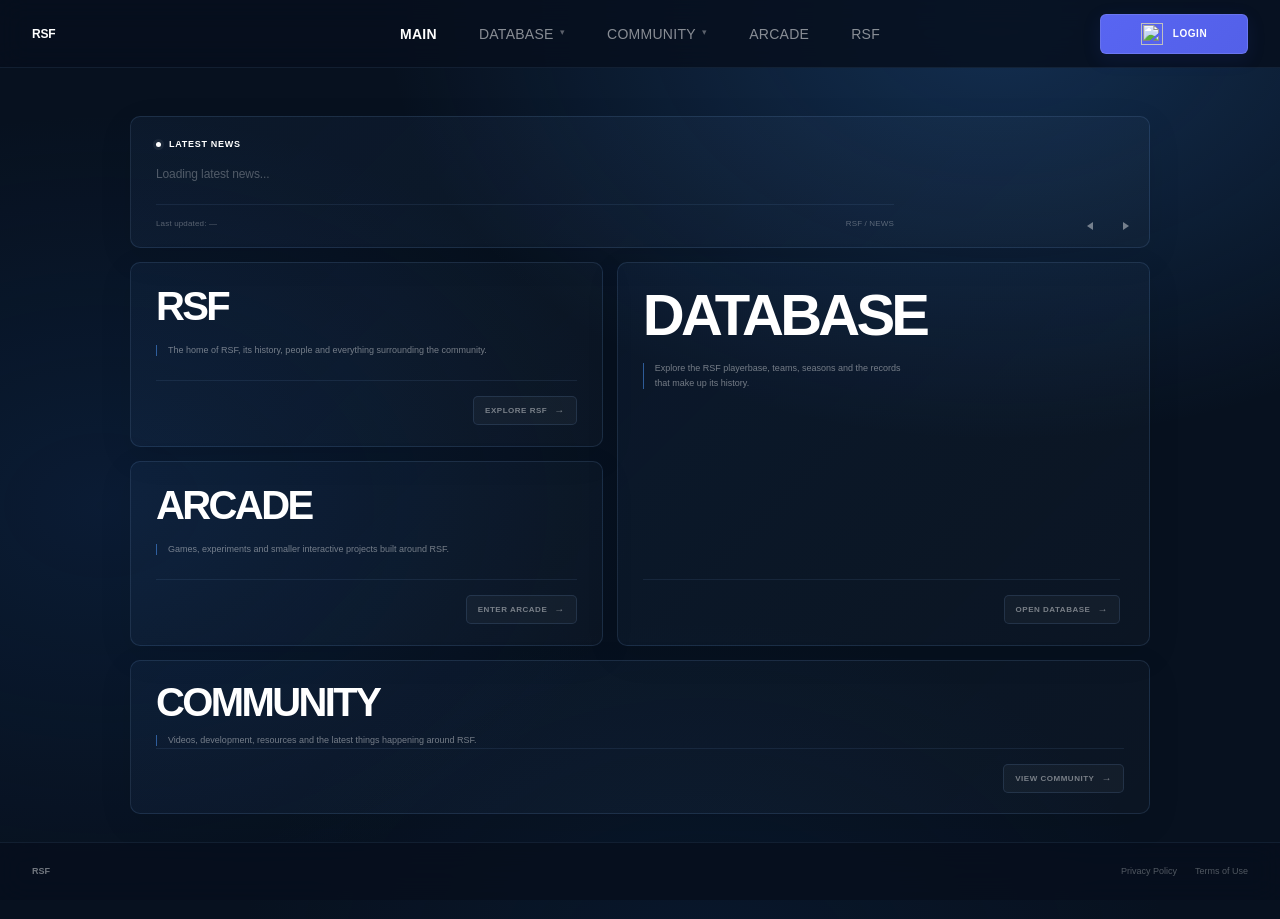
==== commit e5cedb19: "Update fmt.Println message from 'Hello' to 'Goodbye'" ====
--- a/index.html
+++ b/index.html
@@ -32,19 +32,10 @@
     }
 
     :root {
-      --bg: #07111F;
-      --surface: rgba(13, 22, 36, 0.98);
+      --bg: #0B1220;
       --border: rgba(120, 164, 215, 0.16);
       --border-soft: rgba(120, 164, 215, 0.11);
-      --text: #FFFFFF;
-      --muted: rgba(255, 255, 255, 0.43);
-      --accent: #4F9BFF;
-      --accent-soft: rgba(79, 155, 255, 0.10);
-      --topbar: rgba(6, 15, 29, 0.84);
-      --profile: rgba(9, 16, 27, 0.88);
-      --profile-hover: rgba(12, 22, 37, 0.94);
-      --dropdown: rgba(13, 22, 36, 0.98);
-      --module-glow: rgba(54, 119, 197, 0.11);
+      --white: #FFFFFF;
     }
 
     * {
@@ -53,13 +44,13 @@
 
     html {
       min-height: 100%;
-      background: #07111F;
+      background: #0B1220;
     }
 
     body {
       margin: 0;
       min-height: 100vh;
-      color: var(--text);
+      color: var(--white);
       font-family: "Montserrat", sans-serif;
       background:
         radial-gradient(
@@ -77,243 +68,10 @@
           rgba(20, 65, 125, 0.13),
           transparent 72%
         ),
-        #07111F;
+        #0B1220;
       background-attachment: fixed;
       -webkit-font-smoothing: antialiased;
       text-rendering: optimizeLegibility;
-      transition:
-        background 180ms ease,
-        color 180ms ease;
-    }
-
-    body.theme-dark {
-      --bg: #181818;
-      --surface: rgba(27, 27, 27, 0.99);
-      --border: rgba(255, 255, 255, 0.10);
-      --border-soft: rgba(255, 255, 255, 0.07);
-      --text: #FFFFFF;
-      --muted: rgba(255, 255, 255, 0.43);
-      --accent: #5A9EFF;
-      --accent-soft: rgba(90, 158, 255, 0.10);
-      --topbar: rgba(20, 20, 20, 0.94);
-      --profile: rgba(25, 25, 25, 0.94);
-      --profile-hover: rgba(32, 32, 32, 0.98);
-      --dropdown: rgba(27, 27, 27, 0.99);
-      --module-glow: rgba(255, 255, 255, 0.055);
-
-      background: #181818;
-    }
-
-    body.theme-light {
-      --bg: #D3D3D3;
-      --surface: rgba(245, 245, 245, 0.98);
-      --border: rgba(30, 40, 50, 0.15);
-      --border-soft: rgba(30, 40, 50, 0.10);
-      --text: #15181C;
-      --muted: rgba(21, 24, 28, 0.58);
-      --accent: #5365D8;
-      --accent-soft: rgba(83, 101, 216, 0.09);
-      --topbar: rgba(230, 230, 230, 0.90);
-      --profile: rgba(245, 245, 245, 0.94);
-      --profile-hover: rgba(250, 250, 250, 0.98);
-      --dropdown: rgba(245, 245, 245, 0.99);
-      --module-glow: rgba(80, 125, 180, 0.10);
-
-      background:
-        radial-gradient(
-          ellipse 900px 620px at 78% 2%,
-          rgba(135, 174, 219, 0.28),
-          transparent 68%
-        ),
-        radial-gradient(
-          ellipse 760px 560px at 8% 55%,
-          rgba(105, 150, 205, 0.15),
-          transparent 70%
-        ),
-        radial-gradient(
-          ellipse 650px 480px at 55% 105%,
-          rgba(90, 135, 190, 0.10),
-          transparent 72%
-        ),
-        #D3D3D3;
-    }
-
-    body.theme-blue {
-      --bg: #07111F;
-      --surface: rgba(13, 22, 36, 0.98);
-      --border: rgba(120, 164, 215, 0.16);
-      --border-soft: rgba(120, 164, 215, 0.11);
-      --text: #FFFFFF;
-      --muted: rgba(255, 255, 255, 0.43);
-      --accent: #4F9BFF;
-      --accent-soft: rgba(79, 155, 255, 0.10);
-      --topbar: rgba(6, 15, 29, 0.84);
-      --profile: rgba(9, 16, 27, 0.88);
-      --profile-hover: rgba(12, 22, 37, 0.94);
-      --dropdown: rgba(13, 22, 36, 0.98);
-      --module-glow: rgba(54, 119, 197, 0.11);
-
-      background:
-        radial-gradient(
-          ellipse 900px 620px at 78% 2%,
-          rgba(42, 103, 175, 0.34),
-          transparent 68%
-        ),
-        radial-gradient(
-          ellipse 760px 560px at 8% 55%,
-          rgba(25, 75, 145, 0.18),
-          transparent 70%
-        ),
-        radial-gradient(
-          ellipse 650px 480px at 55% 105%,
-          rgba(20, 65, 125, 0.13),
-          transparent 72%
-        ),
-        #07111F;
-    }
-
-    body.theme-royal {
-      --bg: #0E0B20;
-      --surface: rgba(17, 14, 42, 0.99);
-      --border: rgba(141, 121, 255, 0.16);
-      --border-soft: rgba(141, 121, 255, 0.11);
-      --text: #FFFFFF;
-      --muted: rgba(255, 255, 255, 0.43);
-      --accent: #8D79FF;
-      --accent-soft: rgba(141, 121, 255, 0.11);
-      --topbar: rgba(10, 10, 29, 0.88);
-      --profile: rgba(16, 14, 39, 0.90);
-      --profile-hover: rgba(22, 18, 52, 0.96);
-      --dropdown: rgba(17, 14, 42, 0.99);
-      --module-glow: rgba(86, 75, 190, 0.12);
-
-      background:
-        radial-gradient(
-          ellipse 900px 620px at 78% 2%,
-          rgba(67, 62, 174, 0.32),
-          transparent 68%
-        ),
-        radial-gradient(
-          ellipse 760px 560px at 8% 55%,
-          rgba(46, 61, 155, 0.20),
-          transparent 70%
-        ),
-        radial-gradient(
-          ellipse 650px 480px at 55% 105%,
-          rgba(76, 42, 145, 0.16),
-          transparent 72%
-        ),
-        #0E0B20;
-    }
-
-    body.theme-ocean {
-      --bg: #061A22;
-      --surface: rgba(7, 31, 41, 0.99);
-      --border: rgba(82, 199, 216, 0.16);
-      --border-soft: rgba(82, 199, 216, 0.11);
-      --text: #FFFFFF;
-      --muted: rgba(255, 255, 255, 0.43);
-      --accent: #52C7D8;
-      --accent-soft: rgba(82, 199, 216, 0.11);
-      --topbar: rgba(5, 24, 32, 0.88);
-      --profile: rgba(7, 30, 39, 0.90);
-      --profile-hover: rgba(9, 39, 50, 0.96);
-      --dropdown: rgba(7, 31, 41, 0.99);
-      --module-glow: rgba(25, 139, 151, 0.12);
-
-      background:
-        radial-gradient(
-          ellipse 900px 620px at 78% 2%,
-          rgba(22, 117, 145, 0.32),
-          transparent 68%
-        ),
-        radial-gradient(
-          ellipse 760px 560px at 8% 55%,
-          rgba(20, 89, 125, 0.20),
-          transparent 70%
-        ),
-        radial-gradient(
-          ellipse 650px 480px at 55% 105%,
-          rgba(19, 123, 132, 0.15),
-          transparent 72%
-        ),
-        #061A22;
-    }
-
-    body.theme-light .profile-username,
-    body.theme-light .profile-status {
-      color: rgba(21, 24, 28, 0.70);
-    }
-
-    body.theme-light .profile-chevron {
-      color: rgba(21, 24, 28, 0.30);
-    }
-
-    body.theme-light .profile-card:hover .profile-chevron {
-      color: rgba(21, 24, 28, 0.60);
-    }
-
-    body.theme-light .profile-card.open .profile-chevron {
-      color: rgba(21, 24, 28, 0.68);
-    }
-
-    body.theme-light .profile-dropdown-item {
-      color: rgba(21, 24, 28, 0.58);
-    }
-
-    body.theme-light .profile-dropdown-item:hover {
-      color: #15181C;
-    }
-
-    body.theme-light .profile-dropdown-icon {
-      color: rgba(21, 24, 28, 0.48);
-    }
-
-    body.theme-light .profile-dropdown-item:hover .profile-dropdown-icon {
-      color: rgba(21, 24, 28, 0.72);
-    }
-
-    body.theme-light .profile-dropdown-logout {
-      color: rgba(190, 48, 65, 0.68);
-    }
-
-    body.theme-light .profile-dropdown-logout .profile-dropdown-icon {
-      color: rgba(190, 48, 65, 0.62);
-    }
-
-    body.theme-light .profile-dropdown-logout:hover {
-      color: #C93D51;
-    }
-
-    body.theme-light .profile-dropdown-logout:hover .profile-dropdown-icon {
-      color: #C93D51;
-    }
-
-    body.theme-light .dropdown a:hover,
-    body.theme-light .dropdown a:focus-visible,
-    body.theme-light .profile-dropdown-item:hover {
-      background: rgba(83, 101, 216, 0.08);
-    }
-
-    body.theme-light .footer-brand {
-      color: rgba(21, 24, 28, 0.70);
-    }
-
-    body.theme-light .news-image {
-      background: #D5D9DE;
-    }
-
-    body.theme-light .login-close {
-      background: rgba(21, 24, 28, 0.025);
-    }
-
-    body.theme-light .login-close:hover {
-      background: rgba(21, 24, 28, 0.06);
-    }
-
-    body.theme-light .login-points li::before {
-      background: #5365D8;
-      box-shadow: 0 0 0 3px rgba(83, 101, 216, 0.08);
     }
 
     a {
@@ -327,8 +85,8 @@
       z-index: 100;
       height: 68px;
       padding: 0 32px;
-      border-bottom: 1px solid var(--border-soft);
-      background: var(--topbar);
+      border-bottom: 1px solid rgba(120, 164, 215, 0.13);
+      background: rgba(8, 15, 27, 0.84);
       display: flex;
       align-items: center;
       backdrop-filter: blur(14px);
@@ -397,8 +155,8 @@
       width: 170px;
       padding: 6px;
       transform: translateX(-50%) translateY(4px);
-      background: var(--dropdown);
-      border: 1px solid var(--border);
+      background: rgba(13, 22, 36, 0.98);
+      border: 1px solid rgba(120, 164, 215, 0.18);
       border-radius: 7px;
       box-shadow: 0 14px 35px rgba(0, 0, 0, 0.28);
       opacity: 0;
@@ -502,9 +260,9 @@
       display: flex;
       align-items: center;
       gap: 10px;
-      border: 1px solid var(--border);
+      border: 1px solid rgba(120, 164, 215, 0.16);
       border-radius: 6px;
-      background: var(--profile);
+      background: rgba(9, 16, 27, 0.88);
       backdrop-filter: blur(14px);
       -webkit-backdrop-filter: blur(14px);
       cursor: pointer;
@@ -517,13 +275,14 @@
     }
 
     .profile-card:hover {
-      background: var(--profile-hover);
+      background: rgba(12, 22, 37, 0.94);
       border-color: rgba(120, 164, 215, 0.25);
       box-shadow: 0 7px 22px rgba(0, 0, 0, 0.18);
     }
 
-    .profile-card.open {
+    .profile-card.profile-open {
       border-color: rgba(120, 164, 215, 0.27);
+      background: rgba(12, 22, 37, 0.94);
     }
 
     .profile-avatar {
@@ -563,6 +322,7 @@
       line-height: 1;
       white-space: nowrap;
       text-overflow: ellipsis;
+      color: #FFFFFF;
     }
 
     .profile-status {
@@ -573,7 +333,7 @@
       font-weight: 700;
       line-height: 1;
       letter-spacing: 0.09em;
-      color: var(--muted);
+      color: rgba(255, 255, 255, 0.42);
     }
 
     .profile-status::before {
@@ -582,11 +342,11 @@
       height: 4px;
       flex: 0 0 auto;
       border-radius: 50%;
-      background: var(--accent);
+      background: #4F9BFF;
       opacity: 0.8;
     }
 
-    .profile-card.guest .profile-status::before {
+    .profile-card.profile-guest .profile-status::before {
       background: rgba(255, 255, 255, 0.34);
     }
 
@@ -607,7 +367,7 @@
       color: rgba(255, 255, 255, 0.60);
     }
 
-    .profile-card.open .profile-chevron {
+    .profile-card.profile-open .profile-chevron {
       color: rgba(255, 255, 255, 0.68);
       transform: rotate(180deg);
     }
@@ -616,11 +376,6 @@
       width: 10px;
       height: 10px;
       display: block;
-      fill: none;
-      stroke: currentColor;
-      stroke-width: 1.5;
-      stroke-linecap: round;
-      stroke-linejoin: round;
     }
 
     .profile-dropdown {
@@ -629,9 +384,9 @@
       right: 0;
       width: 195px;
       padding: 5px;
-      border: 1px solid var(--border);
+      border: 1px solid rgba(120, 164, 215, 0.16);
       border-radius: 7px;
-      background: var(--dropdown);
+      background: rgba(13, 22, 36, 0.98);
       box-shadow: 0 14px 35px rgba(0, 0, 0, 0.28);
       backdrop-filter: blur(14px);
       -webkit-backdrop-filter: blur(14px);
@@ -646,7 +401,7 @@
       z-index: 9999;
     }
 
-    .profile-dropdown.open {
+    .profile-dropdown-visible {
       opacity: 1;
       visibility: visible;
       pointer-events: auto;
@@ -663,7 +418,7 @@
       border: 0;
       border-radius: 4px;
       background: transparent;
-      color: var(--muted);
+      color: rgba(255, 255, 255, 0.64);
       font-family: "Montserrat", sans-serif;
       font-size: 11px;
       font-weight: 500;
@@ -676,7 +431,7 @@
 
     .profile-dropdown-item:hover {
       background: rgba(96, 145, 205, 0.10);
-      color: var(--text);
+      color: #FFFFFF;
     }
 
     .profile-dropdown-icon {
@@ -686,7 +441,7 @@
       display: flex;
       align-items: center;
       justify-content: center;
-      color: var(--muted);
+      color: rgba(255, 255, 255, 0.40);
     }
 
     .profile-dropdown-icon svg {
@@ -704,20 +459,26 @@
       color: rgba(255, 255, 255, 0.72);
     }
 
-    .profile-dropdown-logout {
+    .profile-dropdown-divider {
+      height: 1px;
+      margin: 5px 4px;
+      background: rgba(120, 164, 215, 0.10);
+    }
+
+    .profile-logout {
       color: rgba(255, 107, 120, 0.68);
     }
 
-    .profile-dropdown-logout .profile-dropdown-icon {
+    .profile-logout .profile-dropdown-icon {
       color: rgba(255, 107, 120, 0.62);
     }
 
-    .profile-dropdown-logout:hover {
+    .profile-logout:hover {
       background: rgba(255, 65, 85, 0.07);
       color: #FF7D88;
     }
 
-    .profile-dropdown-logout:hover .profile-dropdown-icon {
+    .profile-logout:hover .profile-dropdown-icon {
       color: #FF7D88;
     }
 
@@ -754,9 +515,9 @@
     .login-modal {
       width: min(440px, 100%);
       padding: 28px;
-      border: 1px solid var(--border);
+      border: 1px solid rgba(120, 164, 215, 0.17);
       border-radius: 9px;
-      background: var(--dropdown);
+      background: rgba(9, 16, 27, 0.94);
       box-shadow:
         0 24px 70px rgba(0, 0, 0, 0.48),
         inset 0 1px 0 rgba(255, 255, 255, 0.025);
@@ -787,7 +548,7 @@
       margin: 8px 0 0;
       font-size: 10px;
       line-height: 1.6;
-      color: var(--muted);
+      color: rgba(255, 255, 255, 0.43);
     }
 
     .login-close {
@@ -795,10 +556,10 @@
       height: 27px;
       flex: 0 0 auto;
       padding: 0;
-      border: 1px solid var(--border);
+      border: 1px solid rgba(120, 164, 215, 0.14);
       border-radius: 50%;
       background: rgba(255, 255, 255, 0.025);
-      color: var(--muted);
+      color: rgba(255, 255, 255, 0.48);
       font-family: "Montserrat", sans-serif;
       font-size: 15px;
       line-height: 1;
@@ -812,7 +573,7 @@
     .login-close:hover {
       background: rgba(255, 255, 255, 0.06);
       border-color: rgba(120, 164, 215, 0.25);
-      color: var(--text);
+      color: #FFFFFF;
     }
 
     .login-points {
@@ -829,7 +590,7 @@
       padding-left: 17px;
       font-size: 10px;
       line-height: 1.6;
-      color: var(--muted);
+      color: rgba(255, 255, 255, 0.62);
     }
 
     .login-points li::before {
@@ -891,7 +652,7 @@
       font-size: 8px;
       line-height: 1.6;
       text-align: center;
-      color: var(--muted);
+      color: rgba(255, 255, 255, 0.27);
     }
 
     main {
@@ -905,9 +666,14 @@
       position: relative;
       display: grid;
       grid-template-columns: minmax(0, 1fr) 230px;
-      border: 1px solid var(--border);
+      border: 1px solid rgba(120, 164, 215, 0.16);
       border-radius: 10px;
-      background: var(--surface);
+      background:
+        linear-gradient(
+          135deg,
+          rgba(74, 132, 205, 0.075),
+          rgba(255, 255, 255, 0.018)
+        );
       overflow: hidden;
       box-shadow: 0 10px 35px rgba(0, 0, 0, 0.08);
       transition:
@@ -917,7 +683,12 @@
 
     .news:hover {
       border-color: rgba(120, 164, 215, 0.25);
-      background: var(--profile-hover);
+      background:
+        linear-gradient(
+          135deg,
+          rgba(74, 132, 205, 0.095),
+          rgba(255, 255, 255, 0.022)
+        );
     }
 
     .news-content {
@@ -941,7 +712,7 @@
       height: 5px;
       flex: 0 0 auto;
       border-radius: 50%;
-      background: currentColor;
+      background: #FFFFFF;
       box-shadow: 0 0 0 3px rgba(255, 255, 255, 0.06);
     }
 
@@ -951,12 +722,12 @@
       font-size: 12px;
       line-height: 1.55;
       letter-spacing: -0.01em;
-      color: var(--muted);
+      color: rgba(255, 255, 255, 0.70);
       transition: opacity 120ms ease;
     }
 
     .news-description.empty {
-      color: var(--muted);
+      color: rgba(255, 255, 255, 0.28);
     }
 
     .news-footer {
@@ -968,7 +739,7 @@
       border-top: 1px solid var(--border-soft);
       font-size: 8px;
       letter-spacing: 0.02em;
-      color: var(--muted);
+      color: rgba(255, 255, 255, 0.30);
     }
 
     .news-image {
@@ -1040,7 +811,7 @@
       height: 0;
       border-top: 4px solid transparent;
       border-bottom: 4px solid transparent;
-      border-right: 6px solid currentColor;
+      border-right: 6px solid rgba(255, 255, 255, 0.75);
     }
 
     .news-arrow.right::before {
@@ -1049,7 +820,7 @@
       height: 0;
       border-top: 4px solid transparent;
       border-bottom: 4px solid transparent;
-      border-left: 6px solid currentColor;
+      border-left: 6px solid rgba(255, 255, 255, 0.75);
     }
 
     .news-dots {
@@ -1064,19 +835,18 @@
       padding: 0;
       border: 0;
       border-radius: 50%;
-      background: currentColor;
-      opacity: 0.32;
+      background: rgba(255, 255, 255, 0.32);
       cursor: pointer;
       transition:
         width 140ms ease,
         height 140ms ease,
-        opacity 140ms ease;
+        background 140ms ease;
     }
 
     .news-dot.active {
       width: 6px;
       height: 6px;
-      opacity: 0.92;
+      background: rgba(255, 255, 255, 0.92);
     }
 
     .main-grid {
@@ -1095,12 +865,17 @@
       position: relative;
       min-height: 0;
       padding: 24px 25px 21px;
-      border: 1px solid var(--border);
+      border: 1px solid rgba(120, 164, 215, 0.16);
       border-radius: 10px;
       display: flex;
       flex-direction: column;
       overflow: hidden;
-      background: var(--surface);
+      background:
+        linear-gradient(
+          135deg,
+          rgba(63, 121, 194, 0.075),
+          rgba(255, 255, 255, 0.018)
+        );
       box-shadow: 0 8px 28px rgba(0, 0, 0, 0.08);
       transition:
         border-color 160ms ease,
@@ -1119,7 +894,7 @@
       background:
         radial-gradient(
           circle,
-          var(--module-glow),
+          rgba(54, 119, 197, 0.11),
           transparent 70%
         );
       opacity: 0;
@@ -1129,7 +904,12 @@
 
     .module:hover {
       border-color: rgba(120, 164, 215, 0.27);
-      background: var(--profile-hover);
+      background:
+        linear-gradient(
+          135deg,
+          rgba(63, 121, 194, 0.095),
+          rgba(255, 255, 255, 0.022)
+        );
       transform: translateY(-1px);
     }
 
@@ -1162,7 +942,7 @@
       max-width: 340px;
       font-size: 9px;
       line-height: 1.65;
-      color: var(--muted);
+      color: rgba(255, 255, 255, 0.46);
     }
 
     .module-description::before {
@@ -1172,8 +952,7 @@
       top: 2px;
       bottom: 2px;
       width: 1px;
-      background: var(--accent);
-      opacity: 0.52;
+      background: rgba(111, 164, 220, 0.52);
     }
 
     .module-bottom {
@@ -1192,13 +971,13 @@
       gap: 7px;
       min-height: 29px;
       padding: 0 11px;
-      border: 1px solid var(--border);
+      border: 1px solid rgba(120, 164, 215, 0.19);
       border-radius: 5px;
       background: rgba(255, 255, 255, 0.035);
       font-size: 8px;
       font-weight: 700;
       letter-spacing: 0.065em;
-      color: var(--muted);
+      color: rgba(255, 255, 255, 0.58);
       cursor: pointer;
       position: relative;
       z-index: 3;
@@ -1211,8 +990,8 @@
     }
 
     .module-link:hover {
-      color: var(--text);
-      background: var(--accent-soft);
+      color: #FFFFFF;
+      background: rgba(95, 151, 215, 0.10);
       border-color: rgba(120, 164, 215, 0.34);
       gap: 9px;
       transform: translateY(-1px);
@@ -1279,14 +1058,14 @@
       z-index: 100;
       min-height: 58px;
       padding: 0 32px;
-      border-top: 1px solid var(--border-soft);
-      background: var(--topbar);
+      border-top: 1px solid rgba(120, 164, 215, 0.13);
+      background: rgba(8, 15, 27, 0.84);
       display: flex;
       align-items: center;
       justify-content: space-between;
       font-size: 9px;
       line-height: 1;
-      color: var(--muted);
+      color: rgba(255, 255, 255, 0.30);
       backdrop-filter: blur(14px);
       -webkit-backdrop-filter: blur(14px);
     }
@@ -1299,7 +1078,7 @@
     }
 
     .footer-brand {
-      color: var(--muted);
+      color: rgba(255, 255, 255, 0.55);
       font-weight: 700;
     }
 
@@ -1308,7 +1087,7 @@
     }
 
     .footer-right a:hover {
-      color: var(--text);
+      color: rgba(255, 255, 255, 0.75);
     }
 
     @media (max-width: 760px) {
@@ -1547,6 +1326,396 @@
         font-size: 22px;
       }
     }
+
+    :root {
+      --bg: #07111F;
+      --surface: rgba(13, 22, 36, 0.98);
+      --border: rgba(120, 164, 215, 0.16);
+      --border-soft: rgba(120, 164, 215, 0.11);
+      --text: #FFFFFF;
+      --muted: rgba(255, 255, 255, 0.43);
+      --accent: #4F9BFF;
+      --accent-soft: rgba(79, 155, 255, 0.10);
+      --topbar: rgba(6, 15, 29, 0.84);
+      --profile: rgba(9, 16, 27, 0.88);
+      --profile-hover: rgba(12, 22, 37, 0.94);
+      --dropdown: rgba(13, 22, 36, 0.98);
+      --panel-shadow: 0 10px 35px rgba(0, 0, 0, 0.08);
+      --body-gradient:
+        radial-gradient(ellipse 900px 620px at 78% 2%, rgba(42, 103, 175, 0.34), transparent 68%),
+        radial-gradient(ellipse 760px 560px at 8% 55%, rgba(25, 75, 145, 0.18), transparent 70%),
+        radial-gradient(ellipse 650px 480px at 55% 105%, rgba(20, 65, 125, 0.13), transparent 72%),
+        #07111F;
+      --panel-gradient:
+        linear-gradient(135deg, rgba(74, 132, 205, 0.075), rgba(255, 255, 255, 0.018));
+      --panel-gradient-hover:
+        linear-gradient(135deg, rgba(74, 132, 205, 0.095), rgba(255, 255, 255, 0.022));
+      --module-gradient:
+        linear-gradient(135deg, rgba(63, 121, 194, 0.075), rgba(255, 255, 255, 0.018));
+      --module-gradient-hover:
+        linear-gradient(135deg, rgba(63, 121, 194, 0.095), rgba(255, 255, 255, 0.022));
+    }
+
+    body.theme-dark {
+      --bg: #181818;
+      --surface: rgba(27, 27, 27, 0.99);
+      --border: rgba(255, 255, 255, 0.10);
+      --border-soft: rgba(255, 255, 255, 0.07);
+      --text: #FFFFFF;
+      --muted: rgba(255, 255, 255, 0.43);
+      --accent: #5A9EFF;
+      --accent-soft: rgba(90, 158, 255, 0.10);
+      --topbar: rgba(20, 20, 20, 0.94);
+      --profile: rgba(25, 25, 25, 0.94);
+      --profile-hover: rgba(32, 32, 32, 0.98);
+      --dropdown: rgba(27, 27, 27, 0.99);
+      --panel-gradient: linear-gradient(135deg, rgba(255, 255, 255, 0.025), rgba(255, 255, 255, 0.010));
+      --panel-gradient-hover: linear-gradient(135deg, rgba(255, 255, 255, 0.035), rgba(255, 255, 255, 0.014));
+      --module-gradient: linear-gradient(135deg, rgba(255, 255, 255, 0.025), rgba(255, 255, 255, 0.010));
+      --module-gradient-hover: linear-gradient(135deg, rgba(255, 255, 255, 0.035), rgba(255, 255, 255, 0.014));
+      --body-gradient: #181818;
+    }
+
+    body.theme-light {
+      --bg: #D3D3D3;
+      --surface: rgba(245, 245, 245, 0.98);
+      --border: rgba(30, 40, 50, 0.15);
+      --border-soft: rgba(30, 40, 50, 0.10);
+      --text: #15181C;
+      --muted: rgba(21, 24, 28, 0.58);
+      --accent: #5365D8;
+      --accent-soft: rgba(83, 101, 216, 0.09);
+      --topbar: rgba(230, 230, 230, 0.90);
+      --profile: rgba(245, 245, 245, 0.94);
+      --profile-hover: rgba(250, 250, 250, 0.98);
+      --dropdown: rgba(245, 245, 245, 0.99);
+      --body-gradient: linear-gradient(180deg, #D8D8D8, #D3D3D3);
+      --panel-gradient: linear-gradient(135deg, rgba(255, 255, 255, 0.25), rgba(245, 245, 245, 0.72));
+      --panel-gradient-hover: linear-gradient(135deg, rgba(255, 255, 255, 0.34), rgba(245, 245, 245, 0.82));
+      --module-gradient: linear-gradient(135deg, rgba(255, 255, 255, 0.25), rgba(245, 245, 245, 0.72));
+      --module-gradient-hover: linear-gradient(135deg, rgba(255, 255, 255, 0.34), rgba(245, 245, 245, 0.82));
+    }
+
+    body.theme-blue {
+      --bg: #07111F;
+      --surface: rgba(13, 22, 36, 0.98);
+      --border: rgba(120, 164, 215, 0.16);
+      --border-soft: rgba(120, 164, 215, 0.11);
+      --text: #FFFFFF;
+      --muted: rgba(255, 255, 255, 0.43);
+      --accent: #4F9BFF;
+      --accent-soft: rgba(79, 155, 255, 0.10);
+      --topbar: rgba(6, 15, 29, 0.84);
+      --profile: rgba(9, 16, 27, 0.88);
+      --profile-hover: rgba(12, 22, 37, 0.94);
+      --dropdown: rgba(13, 22, 36, 0.98);
+      --body-gradient:
+        radial-gradient(ellipse 900px 620px at 78% 2%, rgba(42, 103, 175, 0.34), transparent 68%),
+        radial-gradient(ellipse 760px 560px at 8% 55%, rgba(25, 75, 145, 0.18), transparent 70%),
+        radial-gradient(ellipse 650px 480px at 55% 105%, rgba(20, 65, 125, 0.13), transparent 72%),
+        #07111F;
+    }
+
+    body.theme-royal {
+      --bg: #0E0B20;
+      --surface: rgba(17, 14, 42, 0.99);
+      --border: rgba(141, 121, 255, 0.16);
+      --border-soft: rgba(141, 121, 255, 0.11);
+      --text: #FFFFFF;
+      --muted: rgba(255, 255, 255, 0.43);
+      --accent: #8D79FF;
+      --accent-soft: rgba(141, 121, 255, 0.11);
+      --topbar: rgba(10, 10, 29, 0.88);
+      --profile: rgba(16, 14, 39, 0.90);
+      --profile-hover: rgba(22, 18, 52, 0.96);
+      --dropdown: rgba(17, 14, 42, 0.99);
+      --body-gradient:
+        radial-gradient(ellipse 900px 620px at 78% 2%, rgba(91, 72, 204, 0.22), transparent 68%),
+        radial-gradient(ellipse 760px 560px at 8% 55%, rgba(63, 48, 158, 0.16), transparent 70%),
+        radial-gradient(ellipse 650px 480px at 55% 105%, rgba(75, 57, 169, 0.11), transparent 72%),
+        #0E0B20;
+    }
+
+    body.theme-ocean {
+      --bg: #061A22;
+      --surface: rgba(7, 31, 41, 0.99);
+      --border: rgba(82, 199, 216, 0.16);
+      --border-soft: rgba(82, 199, 216, 0.11);
+      --text: #FFFFFF;
+      --muted: rgba(255, 255, 255, 0.43);
+      --accent: #52C7D8;
+      --accent-soft: rgba(82, 199, 216, 0.11);
+      --topbar: rgba(5, 24, 32, 0.88);
+      --profile: rgba(7, 30, 39, 0.90);
+      --profile-hover: rgba(9, 39, 50, 0.96);
+      --dropdown: rgba(7, 31, 41, 0.99);
+      --body-gradient:
+        radial-gradient(ellipse 900px 620px at 78% 2%, rgba(40, 146, 167, 0.22), transparent 68%),
+        radial-gradient(ellipse 760px 560px at 8% 55%, rgba(25, 104, 124, 0.16), transparent 70%),
+        radial-gradient(ellipse 650px 480px at 55% 105%, rgba(31, 121, 141, 0.11), transparent 72%),
+        #061A22;
+    }
+
+    html {
+      background: var(--bg) !important;
+    }
+
+    body {
+      color: var(--text) !important;
+      background: var(--body-gradient) !important;
+      transition: background 180ms ease, color 180ms ease;
+    }
+
+    .topbar,
+    footer {
+      background: var(--topbar) !important;
+      border-color: var(--border-soft) !important;
+    }
+
+    .dropdown,
+    .profile-dropdown {
+      background: var(--dropdown) !important;
+      border-color: var(--border) !important;
+    }
+
+    .dropdown a:hover,
+    .dropdown a:focus-visible,
+    .profile-dropdown-item:hover {
+      background: var(--accent-soft) !important;
+    }
+
+    .profile-card {
+      background: var(--profile) !important;
+      border-color: var(--border) !important;
+    }
+
+    .profile-card:hover,
+    .profile-card.profile-open {
+      background: var(--profile-hover) !important;
+      border-color: color-mix(in srgb, var(--border) 100%, transparent) !important;
+    }
+
+    .profile-username,
+    .profile-dropdown-item:hover,
+    .profile-dropdown-item {
+      color: var(--text);
+    }
+
+    .profile-status,
+    .profile-chevron,
+    .profile-dropdown-icon,
+    .footer-brand {
+      color: var(--muted);
+    }
+
+    .profile-status::before {
+      background: var(--accent) !important;
+    }
+
+    .profile-card.profile-guest .profile-status::before {
+      background: var(--muted) !important;
+    }
+
+    .login-overlay {
+      background: rgba(3, 7, 14, 0.66) !important;
+    }
+
+    .login-modal {
+      background: var(--profile) !important;
+      border-color: var(--border) !important;
+    }
+
+    .login-modal-subtitle,
+    .login-points li,
+    .login-note {
+      color: var(--muted) !important;
+    }
+
+    .login-close {
+      border-color: var(--border) !important;
+      background: rgba(255, 255, 255, 0.025);
+      color: var(--muted);
+    }
+
+    .login-close:hover {
+      background: var(--accent-soft) !important;
+      border-color: var(--border) !important;
+      color: var(--text) !important;
+    }
+
+    .login-points li::before {
+      background: var(--accent) !important;
+      box-shadow: 0 0 0 3px var(--accent-soft) !important;
+    }
+
+    .news,
+    .module {
+      border-color: var(--border) !important;
+    }
+
+    .news {
+      background: var(--panel-gradient) !important;
+      box-shadow: var(--panel-shadow) !important;
+    }
+
+    .news:hover {
+      border-color: var(--border) !important;
+      background: var(--panel-gradient-hover) !important;
+    }
+
+    .module {
+      background: var(--module-gradient) !important;
+      box-shadow: var(--panel-shadow) !important;
+    }
+
+    .module:hover {
+      border-color: var(--border) !important;
+      background: var(--module-gradient-hover) !important;
+    }
+
+    .news-footer,
+    .module-bottom {
+      border-color: var(--border-soft) !important;
+    }
+
+    .news-description,
+    .module-description {
+      color: var(--muted) !important;
+    }
+
+    .news-description.empty {
+      color: color-mix(in srgb, var(--muted) 65%, transparent) !important;
+    }
+
+    .news-footer {
+      color: color-mix(in srgb, var(--muted) 72%, transparent) !important;
+    }
+
+    .module-description::before {
+      background: var(--accent) !important;
+      opacity: 0.52;
+    }
+
+    .module-link {
+      border-color: var(--border) !important;
+      background: rgba(255, 255, 255, 0.035) !important;
+      color: var(--muted) !important;
+    }
+
+    .module-link:hover {
+      color: var(--text) !important;
+      background: var(--accent-soft) !important;
+      border-color: var(--border) !important;
+    }
+
+    .news-arrow.left::before {
+      border-right-color: var(--text) !important;
+    }
+
+    .news-arrow.right::before {
+      border-left-color: var(--text) !important;
+    }
+
+    .news-dot {
+      background: color-mix(in srgb, var(--muted) 75%, transparent) !important;
+    }
+
+    .news-dot.active {
+      background: var(--text) !important;
+    }
+
+    .news-image {
+      background: var(--surface) !important;
+      border-color: var(--border) !important;
+    }
+
+    .footer-right a:hover {
+      color: var(--text) !important;
+    }
+
+    body.theme-light .logo,
+    body.theme-light .nav-label,
+    body.theme-light .section-label,
+    body.theme-light .module-title,
+    body.theme-light .footer-brand,
+    body.theme-light .login-modal-title {
+      color: #15181C;
+    }
+
+    body.theme-light .nav-item {
+      color: #15181C;
+    }
+
+    body.theme-light .profile-username {
+      color: #15181C;
+    }
+
+    body.theme-light .profile-status {
+      color: rgba(21, 24, 28, 0.58);
+    }
+
+    body.theme-light .profile-chevron {
+      color: rgba(21, 24, 28, 0.30);
+    }
+
+    body.theme-light .profile-card:hover .profile-chevron,
+    body.theme-light .profile-card.profile-open .profile-chevron {
+      color: rgba(21, 24, 28, 0.68);
+    }
+
+    body.theme-light .dropdown a,
+    body.theme-light .profile-dropdown-item,
+    body.theme-light .profile-dropdown-icon {
+      color: rgba(21, 24, 28, 0.64);
+    }
+
+    body.theme-light .dropdown a:hover,
+    body.theme-light .profile-dropdown-item:hover {
+      color: #15181C !important;
+    }
+
+    body.theme-light .login-overlay {
+      background: rgba(25, 28, 32, 0.28) !important;
+    }
+
+    body.theme-light .login-modal {
+      background: rgba(245, 245, 245, 0.98) !important;
+    }
+
+    body.theme-light .login-modal-subtitle,
+    body.theme-light .login-points li,
+    body.theme-light .login-note {
+      color: rgba(21, 24, 28, 0.58) !important;
+    }
+
+    body.theme-light .login-close {
+      background: rgba(21, 24, 28, 0.025) !important;
+      color: rgba(21, 24, 28, 0.48) !important;
+    }
+
+    body.theme-light .news-arrow.left::before {
+      border-right-color: rgba(21, 24, 28, 0.75) !important;
+    }
+
+    body.theme-light .news-arrow.right::before {
+      border-left-color: rgba(21, 24, 28, 0.75) !important;
+    }
+
+    body.theme-light .news-dot {
+      background: rgba(21, 24, 28, 0.32) !important;
+    }
+
+    body.theme-light .news-dot.active {
+      background: rgba(21, 24, 28, 0.92) !important;
+    }
+
+    body.theme-light .news-description.empty {
+      color: rgba(21, 24, 28, 0.28) !important;
+    }
+
+    body.theme-light .footer-brand {
+      color: rgba(21, 24, 28, 0.55) !important;
+    }
   </style>
 
 </head>
@@ -1555,39 +1724,30 @@
 
   <script>
     (function () {
-      const validThemes = [
-        "dark",
-        "light",
-        "blue",
-        "royal",
-        "ocean"
-      ];
+      const validThemes = ["dark", "light", "blue", "royal", "ocean"];
 
       try {
-        const authenticated =
-          localStorage.getItem("rsf-authenticated") === "true";
-
-        const cachedTheme =
-          localStorage.getItem("rsf-theme");
-
-        if (
-          authenticated &&
-          validThemes.includes(cachedTheme)
-        ) {
-          document.body.classList.remove(
-            "theme-dark",
-            "theme-light",
-            "theme-blue",
-            "theme-royal",
-            "theme-ocean"
-          );
-
-          document.body.classList.add(
-            `theme-${cachedTheme}`
-          );
+        if (localStorage.getItem("rsf-authenticated") === "true") {
+          const cachedTheme = localStorage.getItem("rsf-theme");
+
+          if (
+            cachedTheme &&
+            validThemes.includes(cachedTheme)
+          ) {
+            document.body.classList.remove(
+              "theme-dark",
+              "theme-light",
+              "theme-blue",
+              "theme-royal",
+              "theme-ocean"
+            );
+
+            document.body.classList.add(
+              `theme-${cachedTheme}`
+            );
+          }
         }
-      } catch (error) {
-      }
+      } catch (error) {}
     })();
   </script>
 
@@ -1607,6 +1767,7 @@
   </div>
 
   <div class="nav-item">
+
     <a href="/database" class="nav-label">
       DATABASE
       <span class="arrow">▾</span>
@@ -1617,9 +1778,11 @@
       <a href="/database">Teams</a>
       <a href="/database">Seasons</a>
     </div>
+
   </div>
 
   <div class="nav-item">
+
     <a href="/community" class="nav-label">
       COMMUNITY
       <span class="arrow">▾</span>
@@ -1631,18 +1794,23 @@
       <a href="/community">Development</a>
       <a href="/community">Resources</a>
     </div>
+
   </div>
 
   <div class="nav-item">
+
     <a href="/arcade" class="nav-label">
       ARCADE
     </a>
+
   </div>
 
   <div class="nav-item">
+
     <a href="/rsf" class="nav-label">
       RSF
     </a>
+
   </div>
 
 </nav>
@@ -1669,7 +1837,11 @@
   aria-haspopup="true"
   aria-expanded="false"
 >
-  <div class="profile-avatar" id="profile-avatar-container">
+
+  <div
+    class="profile-avatar"
+    id="profile-avatar-container"
+  >
     <img
       id="profile-avatar"
       src=""
@@ -1678,6 +1850,7 @@
   </div>
 
   <div class="profile-info">
+
     <span
       class="profile-username"
       id="profile-username"
@@ -1691,13 +1864,18 @@
     >
       GUEST
     </span>
+
   </div>
 
-  <span class="profile-chevron" aria-hidden="true">
+  <span
+    class="profile-chevron"
+    aria-hidden="true"
+  >
     <svg viewBox="0 0 10 10">
       <path d="M2 3.5L5 6.5L8 3.5"></path>
     </svg>
   </span>
+
 </div>
 
 
@@ -1720,6 +1898,7 @@
   <div class="login-modal-header">
 
     <div>
+
       <h2
         class="login-modal-title"
         id="login-title"
@@ -1730,6 +1909,7 @@
       <p class="login-modal-subtitle">
         Connect your Discord account to access the full RSF experience.
       </p>
+
     </div>
 
     <button
@@ -1744,11 +1924,27 @@
   </div>
 
   <ul class="login-points">
-    <li>Logging in is completely optional.</li>
-    <li>Log in to access all features available across the RSF website.</li>
-    <li>Your Discord account is only used to authenticate your RSF account.</li>
-    <li>We only use the information required to provide your account and website features.</li>
-    <li>You can continue using publicly available parts of the website without logging in.</li>
+
+    <li>
+      Logging in is completely optional.
+    </li>
+
+    <li>
+      Log in to access all features available across the RSF website.
+    </li>
+
+    <li>
+      Your Discord account is only used to authenticate your RSF account.
+    </li>
+
+    <li>
+      We only use the information required to provide your account and website features.
+    </li>
+
+    <li>
+      You can continue using publicly available parts of the website without logging in.
+    </li>
+
   </ul>
 
   <button
@@ -1779,8 +1975,11 @@
   <div class="news-content">
 
     <div class="section-label">
+
       <span class="news-dot-live"></span>
+
       LATEST NEWS
+
     </div>
 
     <div
@@ -1791,6 +1990,7 @@
     </div>
 
     <div class="news-footer">
+
       <span id="news-updated">
         Last updated: —
       </span>
@@ -1798,6 +1998,7 @@
       <span>
         RSF / NEWS
       </span>
+
     </div>
 
   </div>
@@ -1806,12 +2007,14 @@
     id="news-image"
     class="news-image"
   >
+
     <img
       id="news-image-element"
       src=""
       alt=""
       decoding="async"
     >
+
   </div>
 
   <div
@@ -1819,6 +2022,7 @@
     class="news-controls"
     aria-label="News navigation"
   >
+
     <button
       type="button"
       class="news-arrow left"
@@ -1859,6 +2063,7 @@
     </p>
 
     <div class="module-bottom">
+
       <a
         href="/rsf"
         class="module-link"
@@ -1866,6 +2071,7 @@
         EXPLORE RSF
         <span class="module-arrow">→</span>
       </a>
+
     </div>
 
   </article>
@@ -1881,6 +2087,7 @@
     </p>
 
     <div class="module-bottom">
+
       <a
         href="/database"
         class="module-link"
@@ -1888,6 +2095,7 @@
         OPEN DATABASE
         <span class="module-arrow">→</span>
       </a>
+
     </div>
 
   </article>
@@ -1903,6 +2111,7 @@
     </p>
 
     <div class="module-bottom">
+
       <a
         href="/arcade"
         class="module-link"
@@ -1910,6 +2119,7 @@
         ENTER ARCADE
         <span class="module-arrow">→</span>
       </a>
+
     </div>
 
   </article>
@@ -1917,6 +2127,7 @@
   <article class="module community">
 
     <div>
+
       <h2 class="module-title">
         COMMUNITY
       </h2>
@@ -1924,9 +2135,11 @@
       <p class="module-description">
         Videos, development, resources and the latest things happening around RSF.
       </p>
+
     </div>
 
     <div class="module-bottom">
+
       <a
         href="/community"
         class="module-link"
@@ -1934,6 +2147,7 @@
         VIEW COMMUNITY
         <span class="module-arrow">→</span>
       </a>
+
     </div>
 
   </article>
@@ -1947,12 +2161,15 @@
 
 
 <div class="footer-left">
+
   <span class="footer-brand">
     RSF
   </span>
+
 </div>
 
 <div class="footer-right">
+
   <a href="/privacy">
     Privacy Policy
   </a>
@@ -1960,13 +2177,14 @@
   <a href="/terms">
     Terms of Use
   </a>
+
 </div>
 
 
   </footer>
 
   <script>
-    const validThemes = [
+    const RSF_VALID_THEMES = [
       "dark",
       "light",
       "blue",
@@ -1974,10 +2192,14 @@
       "ocean"
     ];
 
-    let authenticatedUser = false;
-
-    function applyTheme(theme, save = true) {
-      if (!validThemes.includes(theme)) {
+    function rsfApplyTheme(
+      theme,
+      save = true
+    ) {
+
+      if (
+        !RSF_VALID_THEMES.includes(theme)
+      ) {
         theme = "blue";
       }
 
@@ -1994,44 +2216,22 @@
       );
 
       if (save) {
+
         try {
           localStorage.setItem(
             "rsf-theme",
             theme
           );
-        } catch (error) {
-        }
-      }
-    }
-
-    function loadCachedTheme() {
+        } catch (error) {}
+
+      }
+
+    }
+
+    async function rsfSyncTheme() {
+
       try {
-        const cachedTheme =
-          localStorage.getItem(
-            "rsf-theme"
-          );
-
-        if (
-          cachedTheme &&
-          validThemes.includes(
-            cachedTheme
-          )
-        ) {
-          applyTheme(
-            cachedTheme,
-            false
-          );
-
-          return true;
-        }
-      } catch (error) {
-      }
-
-      return false;
-    }
-
-    async function loadSavedTheme() {
-      try {
+
         const meResponse =
           await fetch(
             "/api/me",
@@ -2043,21 +2243,18 @@
           );
 
         if (!meResponse.ok) {
-          authenticatedUser = false;
-
-          try {
-            localStorage.removeItem(
-              "rsf-authenticated"
-            );
-          } catch (error) {
-          }
-
-          applyTheme(
+
+          localStorage.removeItem(
+            "rsf-authenticated"
+          );
+
+          rsfApplyTheme(
             "blue",
             false
           );
 
           return;
+
         }
 
         const meData =
@@ -2067,34 +2264,24 @@
           !meData.authenticated ||
           !meData.verified
         ) {
-          authenticatedUser = false;
-
-          try {
-            localStorage.removeItem(
-              "rsf-authenticated"
-            );
-          } catch (error) {
-          }
-
-          applyTheme(
+
+          localStorage.removeItem(
+            "rsf-authenticated"
+          );
+
+          rsfApplyTheme(
             "blue",
             false
           );
 
           return;
+
         }
 
-        authenticatedUser = true;
-
-        try {
-          localStorage.setItem(
-            "rsf-authenticated",
-            "true"
-          );
-        } catch (error) {
-        }
-
-        loadCachedTheme();
+        localStorage.setItem(
+          "rsf-authenticated",
+          "true"
+        );
 
         const response =
           await fetch(
@@ -2115,79 +2302,69 @@
 
         if (
           data &&
-          validThemes.includes(
+          RSF_VALID_THEMES.includes(
             data.theme
           )
         ) {
-          applyTheme(
+
+          rsfApplyTheme(
             data.theme
           );
+
         }
-      } catch (error) {
-        console.warn(
-          "RSF theme sync failed:",
-          error
-        );
-      }
+
+      } catch (error) {}
+
     }
 
     window.addEventListener(
       "storage",
       event => {
+
+        if (
+          event.key === "rsf-theme"
+        ) {
+
+          if (
+            localStorage.getItem(
+              "rsf-authenticated"
+            ) === "true" &&
+            RSF_VALID_THEMES.includes(
+              event.newValue
+            )
+          ) {
+
+            rsfApplyTheme(
+              event.newValue,
+              false
+            );
+
+          }
+
+          return;
+
+        }
+
         if (
           event.key ===
-          "rsf-authenticated"
+            "rsf-authenticated" &&
+          event.newValue !== "true"
         ) {
-          if (
-            event.newValue !==
-            "true"
-          ) {
-            authenticatedUser =
-              false;
-
-            applyTheme(
-              "blue",
-              false
-            );
-          }
-
-          return;
-        }
-
-        if (
-          event.key !==
-          "rsf-theme"
-        ) {
-          return;
-        }
-
-        if (
-          localStorage.getItem(
-            "rsf-authenticated"
-          ) !== "true"
-        ) {
-          applyTheme(
+
+          rsfApplyTheme(
             "blue",
             false
           );
 
-          return;
         }
 
-        if (
-          event.newValue &&
-          validThemes.includes(
-            event.newValue
-          )
-        ) {
-          applyTheme(
-            event.newValue,
-            false
-          );
-        }
       }
     );
 
+    rsfSyncTheme();
+  </script>
+
+  <script>
     const loginButton =
       document.getElementById(
         "login-button"
@@ -2209,6 +2386,7 @@
       );
 
     function openLoginModal() {
+
       loginOverlay.classList.add(
         "open"
       );
@@ -2220,9 +2398,11 @@
 
       document.body.style.overflow =
         "hidden";
+
     }
 
     function closeLoginModal() {
+
       loginOverlay.classList.remove(
         "open"
       );
@@ -2234,6 +2414,7 @@
 
       document.body.style.overflow =
         "";
+
     }
 
     loginButton.addEventListener(
@@ -2249,34 +2430,44 @@
     loginOverlay.addEventListener(
       "click",
       event => {
+
         if (
           event.target ===
           loginOverlay
         ) {
+
           closeLoginModal();
+
         }
+
       }
     );
 
     loginProceed.addEventListener(
       "click",
       () => {
+
         window.location.href =
           "/api/login";
+
       }
     );
 
     document.addEventListener(
       "keydown",
       event => {
+
         if (
           event.key === "Escape" &&
           loginOverlay.classList.contains(
             "open"
           )
         ) {
+
           closeLoginModal();
+
         }
+
       }
     );
 
@@ -2293,12 +2484,24 @@
       8000;
 
     let newsItems = [];
-    let currentNewsIndex = 0;
-    let newsTimer = null;
-    let syncTimer = null;
-    let syncInProgress = false;
-    let firstLoad = true;
-    let lastServerVersion = null;
+
+    let currentNewsIndex =
+      0;
+
+    let newsTimer =
+      null;
+
+    let syncTimer =
+      null;
+
+    let syncInProgress =
+      false;
+
+    let firstLoad =
+      true;
+
+    let lastServerVersion =
+      null;
 
     const imageCache =
       new Map();
@@ -2343,7 +2546,10 @@
         "news-next"
       );
 
-    function preloadImage(url) {
+    function preloadImage(
+      url
+    ) {
+
       if (
         !url ||
         imageCache.has(url)
@@ -2367,38 +2573,54 @@
         url,
         preload
       );
+
     }
 
     function cleanupImageCache() {
+
       const activeImages =
         new Set(
           newsItems
             .map(
-              item => item.image
+              item =>
+                item.image
             )
             .filter(Boolean)
         );
 
       for (
-        const url of imageCache.keys()
+        const url of
+        imageCache.keys()
       ) {
+
         if (
           !activeImages.has(url)
         ) {
-          imageCache.delete(url);
+
+          imageCache.delete(
+            url
+          );
+
         }
-      }
-    }
-
-    function cleanValue(value) {
+
+      }
+
+    }
+
+    function cleanValue(
+      value
+    ) {
+
       return String(
         value ?? ""
       ).trim();
+
     }
 
     function getNewsSignature(
       items
     ) {
+
       return items
         .map(
           item =>
@@ -2409,14 +2631,17 @@
             ].join("|||")
         )
         .join("~~~");
+
     }
 
     function createNewsDots() {
+
       dotsContainer.innerHTML =
         "";
 
       newsItems.forEach(
         (_, index) => {
+
           const dot =
             document.createElement(
               "button"
@@ -2436,21 +2661,29 @@
           dot.addEventListener(
             "click",
             () => {
-              showNews(index);
+
+              showNews(
+                index
+              );
+
               resetNewsTimer();
+
             }
           );
 
           dotsContainer.appendChild(
             dot
           );
+
         }
       );
 
       updateNewsDots();
+
     }
 
     function updateNewsDots() {
+
       const dots =
         dotsContainer.querySelectorAll(
           ".news-dot"
@@ -2458,23 +2691,33 @@
 
       dots.forEach(
         (dot, index) => {
+
           dot.classList.toggle(
             "active",
             index ===
               currentNewsIndex
           );
+
         }
       );
-    }
-
-    function showNews(index) {
-      if (!newsItems.length) {
+
+    }
+
+    function showNews(
+      index
+    ) {
+
+      if (
+        !newsItems.length
+      ) {
         return;
       }
 
       currentNewsIndex =
-        (index +
-          newsItems.length) %
+        (
+          index +
+          newsItems.length
+        ) %
         newsItems.length;
 
       const item =
@@ -2487,6 +2730,7 @@
 
       requestAnimationFrame(
         () => {
+
           description.textContent =
             item.description ||
             "No current news available.";
@@ -2498,20 +2742,29 @@
 
           updated.textContent =
             "Last updated: " +
-            (item.date || "—");
+            (
+              item.date ||
+              "—"
+            );
 
           imageContainer.classList.remove(
             "visible"
           );
 
-          image.onload = null;
-          image.onerror = null;
+          image.onload =
+            null;
+
+          image.onerror =
+            null;
 
           image.removeAttribute(
             "src"
           );
 
-          if (item.image) {
+          if (
+            item.image
+          ) {
+
             const cachedImage =
               imageCache.get(
                 item.image
@@ -2527,41 +2780,53 @@
               cachedImage.naturalWidth >
                 0
             ) {
+
               image.src =
                 cachedImage.src;
 
               imageContainer.classList.add(
                 "visible"
               );
+
             } else {
+
               image.onload =
                 () => {
+
                   imageContainer.classList.add(
                     "visible"
                   );
+
                 };
 
               image.onerror =
                 () => {
+
                   imageContainer.classList.remove(
                     "visible"
                   );
+
                 };
 
               image.src =
                 item.image;
+
             }
+
           }
 
           updateNewsDots();
 
           description.style.opacity =
             "1";
+
         }
       );
+
     }
 
     function nextNews() {
+
       if (
         newsItems.length <= 1
       ) {
@@ -2573,9 +2838,11 @@
       );
 
       resetNewsTimer();
+
     }
 
     function previousNews() {
+
       if (
         newsItems.length <= 1
       ) {
@@ -2587,9 +2854,11 @@
       );
 
       resetNewsTimer();
+
     }
 
     function resetNewsTimer() {
+
       clearTimeout(
         newsTimer
       );
@@ -2603,14 +2872,17 @@
       newsTimer =
         setTimeout(
           () => {
+
             showNews(
               currentNewsIndex + 1
             );
 
             resetNewsTimer();
+
           },
           NEWS_AUTO_ADVANCE
         );
+
     }
 
     previousButton.addEventListener(
@@ -2624,15 +2896,20 @@
     );
 
     function updateControls() {
+
       controls.style.display =
         newsItems.length <= 1
           ? "none"
           : "flex";
+
     }
 
     function getFreshNewsURL() {
+
       const separator =
-        NEWS_API_URL.includes("?")
+        NEWS_API_URL.includes(
+          "?"
+        )
           ? "&"
           : "?";
 
@@ -2642,28 +2919,42 @@
         "_rsf=" +
         Date.now()
       );
+
     }
 
     async function fetchNews() {
+
       const controller =
         new AbortController();
 
       const timeout =
         setTimeout(
-          () => controller.abort(),
+          () =>
+            controller.abort(),
           NEWS_REQUEST_TIMEOUT
         );
 
       try {
+
         const response =
           await fetch(
             getFreshNewsURL(),
             {
-              method: "GET",
-              cache: "no-store",
-              credentials: "omit",
-              redirect: "follow",
-              signal: controller.signal,
+              method:
+                "GET",
+
+              cache:
+                "no-store",
+
+              credentials:
+                "omit",
+
+              redirect:
+                "follow",
+
+              signal:
+                controller.signal,
+
               headers: {
                 Accept:
                   "application/json"
@@ -2671,10 +2962,14 @@
             }
           );
 
-        if (!response.ok) {
+        if (
+          !response.ok
+        ) {
+
           throw new Error(
             `RSF News API returned HTTP ${response.status}`
           );
+
         }
 
         const data =
@@ -2685,9 +2980,11 @@
           typeof data !==
             "object"
         ) {
+
           throw new Error(
             "RSF News API returned invalid JSON."
           );
+
         }
 
         if (
@@ -2695,9 +2992,11 @@
             data.items
           )
         ) {
+
           throw new Error(
             "RSF News API returned no valid news items."
           );
+
         }
 
         const incomingItems =
@@ -2708,10 +3007,12 @@
                   cleanValue(
                     item.image
                   ),
+
                 description:
                   cleanValue(
                     item.description
                   ),
+
                 date:
                   cleanValue(
                     item.date
@@ -2728,25 +3029,39 @@
         if (
           !incomingItems.length
         ) {
-          if (firstLoad) {
+
+          if (
+            firstLoad
+          ) {
+
             newsItems = [
               {
-                image: "",
+                image:
+                  "",
+
                 description:
                   "No current news available.",
-                date: ""
+
+                date:
+                  ""
               }
             ];
 
             createNewsDots();
+
             updateControls();
-            showNews(0);
+
+            showNews(
+              0
+            );
 
             firstLoad =
               false;
+
           }
 
           return false;
+
         }
 
         const serverVersion =
@@ -2770,7 +3085,9 @@
           serverVersion ===
             lastServerVersion
         ) {
+
           return false;
+
         }
 
         if (
@@ -2778,11 +3095,13 @@
           oldSignature ===
             newSignature
         ) {
+
           lastServerVersion =
             serverVersion ||
             lastServerVersion;
 
           return false;
+
         }
 
         const currentItem =
@@ -2802,9 +3121,13 @@
         newsItems =
           incomingItems;
 
-        let newIndex = 0;
-
-        if (currentKey) {
+        let newIndex =
+          0;
+
+        if (
+          currentKey
+        ) {
+
           const matchingIndex =
             newsItems.findIndex(
               item =>
@@ -2817,25 +3140,37 @@
             );
 
           if (
-            matchingIndex !== -1
+            matchingIndex !==
+            -1
           ) {
+
             newIndex =
               matchingIndex;
+
           }
+
         }
 
         newsItems.forEach(
           item => {
+
             preloadImage(
               item.image
             );
+
           }
         );
 
         cleanupImageCache();
+
         createNewsDots();
-        showNews(newIndex);
+
+        showNews(
+          newIndex
+        );
+
         updateControls();
+
         resetNewsTimer();
 
         lastServerVersion =
@@ -2846,15 +3181,22 @@
           false;
 
         return true;
+
       } finally {
+
         clearTimeout(
           timeout
         );
-      }
+
+      }
+
     }
 
     async function syncNews() {
-      if (syncInProgress) {
+
+      if (
+        syncInProgress
+      ) {
         return;
       }
 
@@ -2862,23 +3204,34 @@
         true;
 
       try {
+
         await fetchNews();
-      } catch (error) {
+
+      } catch (
+        error
+      ) {
+
         console.warn(
           "RSF News sync failed:",
           error
         );
+
       } finally {
+
         syncInProgress =
           false;
-      }
+
+      }
+
     }
 
     async function startNewsSync() {
+
       await syncNews();
 
       const scheduleNextSync =
         () => {
+
           clearTimeout(
             syncTimer
           );
@@ -2886,30 +3239,37 @@
           syncTimer =
             setTimeout(
               async () => {
+
                 await syncNews();
+
                 scheduleNextSync();
+
               },
               NEWS_SYNC_INTERVAL
             );
+
         };
 
       scheduleNextSync();
+
     }
 
     document.addEventListener(
       "visibilitychange",
       () => {
+
         if (
           document.visibilityState ===
           "visible"
         ) {
+
           syncNews();
-          loadSavedTheme();
+
         }
+
       }
     );
 
-    loadSavedTheme();
     startNewsSync();
   </script>
 
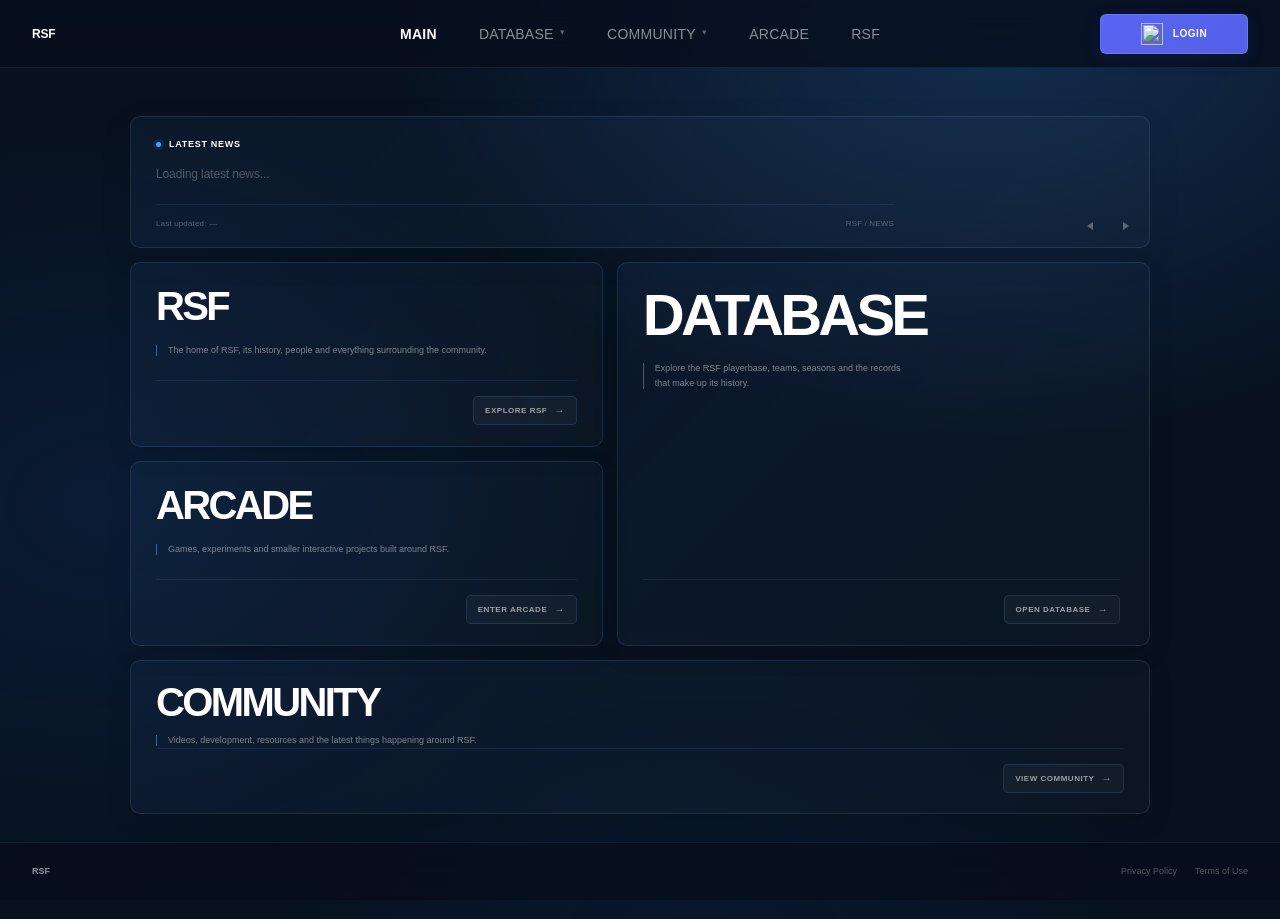
==== commit b503105a: "Refactor theming and update styles in index.html Updated CSS variables for theming and adjusted styl" ====
--- a/index.html
+++ b/index.html
@@ -4,6 +4,7 @@
 <head>
   <meta charset="UTF-8">
   <meta name="viewport" content="width=device-width, initial-scale=1.0">
+
   <title>RSF</title>
 
   <style>
@@ -32,10 +33,18 @@
     }
 
     :root {
-      --bg: #0B1220;
+      --bg: #07111F;
+      --surface: rgba(13, 22, 36, 0.98);
       --border: rgba(120, 164, 215, 0.16);
       --border-soft: rgba(120, 164, 215, 0.11);
-      --white: #FFFFFF;
+      --text: #FFFFFF;
+      --muted: rgba(255, 255, 255, 0.43);
+      --accent: #4F9BFF;
+      --accent-soft: rgba(79, 155, 255, 0.10);
+      --topbar: rgba(6, 15, 29, 0.84);
+      --profile: rgba(9, 16, 27, 0.88);
+      --profile-hover: rgba(12, 22, 37, 0.94);
+      --dropdown: rgba(13, 22, 36, 0.98);
     }
 
     * {
@@ -44,13 +53,13 @@
 
     html {
       min-height: 100%;
-      background: #0B1220;
+      background: #07111F;
     }
 
     body {
       margin: 0;
       min-height: 100vh;
-      color: var(--white);
+      color: var(--text);
       font-family: "Montserrat", sans-serif;
       background:
         radial-gradient(
@@ -68,10 +77,13 @@
           rgba(20, 65, 125, 0.13),
           transparent 72%
         ),
-        #0B1220;
+        #07111F;
       background-attachment: fixed;
       -webkit-font-smoothing: antialiased;
       text-rendering: optimizeLegibility;
+      transition:
+        background 180ms ease,
+        color 180ms ease;
     }
 
     a {
@@ -85,12 +97,15 @@
       z-index: 100;
       height: 68px;
       padding: 0 32px;
-      border-bottom: 1px solid rgba(120, 164, 215, 0.13);
-      background: rgba(8, 15, 27, 0.84);
+      border-bottom: 1px solid var(--border-soft);
+      background: var(--topbar);
       display: flex;
       align-items: center;
       backdrop-filter: blur(14px);
       -webkit-backdrop-filter: blur(14px);
+      transition:
+        background 180ms ease,
+        border-color 180ms ease;
     }
 
     .logo {
@@ -155,8 +170,8 @@
       width: 170px;
       padding: 6px;
       transform: translateX(-50%) translateY(4px);
-      background: rgba(13, 22, 36, 0.98);
-      border: 1px solid rgba(120, 164, 215, 0.18);
+      background: var(--dropdown);
+      border: 1px solid var(--border);
       border-radius: 7px;
       box-shadow: 0 14px 35px rgba(0, 0, 0, 0.28);
       opacity: 0;
@@ -165,7 +180,9 @@
       transition:
         opacity 100ms ease,
         visibility 100ms ease,
-        transform 100ms ease;
+        transform 100ms ease,
+        background 180ms ease,
+        border-color 180ms ease;
       z-index: 200;
     }
 
@@ -192,7 +209,7 @@
 
     .dropdown a:hover,
     .dropdown a:focus-visible {
-      background: rgba(96, 145, 205, 0.10);
+      background: var(--accent-soft);
       opacity: 1;
       outline: none;
     }
@@ -260,9 +277,9 @@
       display: flex;
       align-items: center;
       gap: 10px;
-      border: 1px solid rgba(120, 164, 215, 0.16);
+      border: 1px solid var(--border);
       border-radius: 6px;
-      background: rgba(9, 16, 27, 0.88);
+      background: var(--profile);
       backdrop-filter: blur(14px);
       -webkit-backdrop-filter: blur(14px);
       cursor: pointer;
@@ -275,14 +292,14 @@
     }
 
     .profile-card:hover {
-      background: rgba(12, 22, 37, 0.94);
+      background: var(--profile-hover);
       border-color: rgba(120, 164, 215, 0.25);
       box-shadow: 0 7px 22px rgba(0, 0, 0, 0.18);
     }
 
     .profile-card.profile-open {
       border-color: rgba(120, 164, 215, 0.27);
-      background: rgba(12, 22, 37, 0.94);
+      background: var(--profile-hover);
     }
 
     .profile-avatar {
@@ -342,7 +359,7 @@
       height: 4px;
       flex: 0 0 auto;
       border-radius: 50%;
-      background: #4F9BFF;
+      background: var(--accent);
       opacity: 0.8;
     }
 
@@ -376,6 +393,11 @@
       width: 10px;
       height: 10px;
       display: block;
+      fill: none;
+      stroke: currentColor;
+      stroke-width: 1.5;
+      stroke-linecap: round;
+      stroke-linejoin: round;
     }
 
     .profile-dropdown {
@@ -384,9 +406,9 @@
       right: 0;
       width: 195px;
       padding: 5px;
-      border: 1px solid rgba(120, 164, 215, 0.16);
+      border: 1px solid var(--border);
       border-radius: 7px;
-      background: rgba(13, 22, 36, 0.98);
+      background: var(--dropdown);
       box-shadow: 0 14px 35px rgba(0, 0, 0, 0.28);
       backdrop-filter: blur(14px);
       -webkit-backdrop-filter: blur(14px);
@@ -430,7 +452,7 @@
     }
 
     .profile-dropdown-item:hover {
-      background: rgba(96, 145, 205, 0.10);
+      background: var(--accent-soft);
       color: #FFFFFF;
     }
 
@@ -462,7 +484,7 @@
     .profile-dropdown-divider {
       height: 1px;
       margin: 5px 4px;
-      background: rgba(120, 164, 215, 0.10);
+      background: var(--border-soft);
     }
 
     .profile-logout {
@@ -515,9 +537,9 @@
     .login-modal {
       width: min(440px, 100%);
       padding: 28px;
-      border: 1px solid rgba(120, 164, 215, 0.17);
+      border: 1px solid var(--border);
       border-radius: 9px;
-      background: rgba(9, 16, 27, 0.94);
+      background: var(--dropdown);
       box-shadow:
         0 24px 70px rgba(0, 0, 0, 0.48),
         inset 0 1px 0 rgba(255, 255, 255, 0.025);
@@ -548,7 +570,7 @@
       margin: 8px 0 0;
       font-size: 10px;
       line-height: 1.6;
-      color: rgba(255, 255, 255, 0.43);
+      color: var(--muted);
     }
 
     .login-close {
@@ -556,7 +578,7 @@
       height: 27px;
       flex: 0 0 auto;
       padding: 0;
-      border: 1px solid rgba(120, 164, 215, 0.14);
+      border: 1px solid var(--border);
       border-radius: 50%;
       background: rgba(255, 255, 255, 0.025);
       color: rgba(255, 255, 255, 0.48);
@@ -666,7 +688,7 @@
       position: relative;
       display: grid;
       grid-template-columns: minmax(0, 1fr) 230px;
-      border: 1px solid rgba(120, 164, 215, 0.16);
+      border: 1px solid var(--border);
       border-radius: 10px;
       background:
         linear-gradient(
@@ -712,8 +734,8 @@
       height: 5px;
       flex: 0 0 auto;
       border-radius: 50%;
-      background: #FFFFFF;
-      box-shadow: 0 0 0 3px rgba(255, 255, 255, 0.06);
+      background: var(--accent);
+      box-shadow: 0 0 0 3px var(--accent-soft);
     }
 
     .news-description {
@@ -865,7 +887,7 @@
       position: relative;
       min-height: 0;
       padding: 24px 25px 21px;
-      border: 1px solid rgba(120, 164, 215, 0.16);
+      border: 1px solid var(--border);
       border-radius: 10px;
       display: flex;
       flex-direction: column;
@@ -971,7 +993,7 @@
       gap: 7px;
       min-height: 29px;
       padding: 0 11px;
-      border: 1px solid rgba(120, 164, 215, 0.19);
+      border: 1px solid var(--border);
       border-radius: 5px;
       background: rgba(255, 255, 255, 0.035);
       font-size: 8px;
@@ -991,7 +1013,7 @@
 
     .module-link:hover {
       color: #FFFFFF;
-      background: rgba(95, 151, 215, 0.10);
+      background: var(--accent-soft);
       border-color: rgba(120, 164, 215, 0.34);
       gap: 9px;
       transform: translateY(-1px);
@@ -1058,8 +1080,8 @@
       z-index: 100;
       min-height: 58px;
       padding: 0 32px;
-      border-top: 1px solid rgba(120, 164, 215, 0.13);
-      background: rgba(8, 15, 27, 0.84);
+      border-top: 1px solid var(--border-soft);
+      background: var(--topbar);
       display: flex;
       align-items: center;
       justify-content: space-between;
@@ -1068,6 +1090,10 @@
       color: rgba(255, 255, 255, 0.30);
       backdrop-filter: blur(14px);
       -webkit-backdrop-filter: blur(14px);
+      transition:
+        background 180ms ease,
+        border-color 180ms ease,
+        color 180ms ease;
     }
 
     .footer-left,
@@ -1090,290 +1116,15 @@
       color: rgba(255, 255, 255, 0.75);
     }
 
-    @media (max-width: 760px) {
-      .topbar {
-        padding: 0 20px;
-      }
-
-      .navigation {
-        gap: 18px;
-      }
-
-      .nav-item {
-        font-size: 13px;
-      }
-
-      .login-button {
-        right: 20px;
-        width: 128px;
-        height: 36px;
-        padding: 0 14px;
-      }
-
-      .profile-card {
-        right: 20px;
-        width: 128px;
-        height: 38px;
-      }
-
-      .profile-avatar {
-        width: 27px;
-        height: 27px;
-        flex-basis: 27px;
-      }
-
-      .profile-username {
-        max-width: 65px;
-      }
-
-      .profile-dropdown {
-        right: -3px;
-      }
-
-      .discord-logo {
-        width: 20px;
-        height: 20px;
-      }
-
-      main {
-        width: min(100% - 28px, 600px);
-        padding-top: 30px;
-        padding-bottom: 100px;
-      }
-
-      .news {
-        grid-template-columns: 1fr;
-      }
-
-      .news-image {
-        order: -1;
-        min-height: 150px;
-        border-left: 0;
-        border-bottom: 1px solid var(--border);
-      }
-
-      .news-image img {
-        min-height: 150px;
-        max-height: 190px;
-      }
-
-      .news-controls {
-        right: 11px;
-        bottom: 10px;
-      }
-
-      .main-grid {
-        grid-template-columns: 1fr;
-        grid-template-rows: auto;
-      }
-
-      .rsf-module,
-      .arcade-module,
-      .database,
-      .community {
-        grid-column: auto;
-        grid-row: auto;
-      }
-
-      .database {
-        min-height: 250px;
-      }
-
-      .module {
-        min-height: 190px;
-      }
-
-      .community {
-        min-height: 150px;
-      }
-
-      .database .module-title {
-        font-size: 50px;
-      }
-    }
-
-    @media (max-width: 620px) {
-      .topbar {
-        height: auto;
-        min-height: 64px;
-        padding: 18px 20px;
-        align-items: flex-start;
-      }
-
-      .logo {
-        margin-top: 4px;
-      }
-
-      .navigation {
-        position: static;
-        height: auto;
-        margin-left: auto;
-        margin-right: 132px;
-        transform: none;
-        flex-wrap: wrap;
-        justify-content: flex-end;
-        gap: 12px 17px;
-      }
-
-      .nav-item {
-        height: auto;
-        min-height: 18px;
-        font-size: 11px;
-      }
-
-      .dropdown {
-        top: calc(100% + 4px);
-      }
-
-      .login-button {
-        right: 20px;
-        top: 18px;
-        width: 108px;
-        height: 34px;
-        padding: 0 11px;
-        gap: 7px;
-        font-size: 9px;
-      }
-
-      .profile-card {
-        right: 20px;
-        top: 18px;
-        width: 108px;
-        height: 34px;
-        padding: 0 7px 0 5px;
-        gap: 7px;
-      }
-
-      .profile-avatar {
-        width: 24px;
-        height: 24px;
-        flex-basis: 24px;
-      }
-
-      .profile-username {
-        max-width: 43px;
-        font-size: 8px;
-      }
-
-      .profile-status {
-        font-size: 5px;
-      }
-
-      .profile-chevron {
-        width: 11px;
-        height: 11px;
-        flex-basis: 11px;
-      }
-
-      .profile-dropdown {
-        width: 185px;
-        right: -4px;
-      }
-
-      .discord-logo {
-        width: 19px;
-        height: 19px;
-      }
-
-      .news-content {
-        padding: 21px 20px 18px;
-      }
-
-      .news-description {
-        font-size: 11px;
-      }
-
-      .news-footer {
-        align-items: flex-start;
-        flex-direction: column;
-        gap: 8px;
-        padding-right: 80px;
-      }
-
-      .module {
-        padding: 22px 20px 19px;
-      }
-
-      .module-title {
-        font-size: 39px;
-      }
-
-      .database .module-title {
-        font-size: 46px;
-      }
-
-      footer {
-        min-height: 54px;
-        padding: 15px 20px;
-        align-items: center;
-      }
-
-      .footer-left,
-      .footer-right {
-        gap: 12px;
-      }
-
-      .footer-right {
-        flex-wrap: wrap;
-        justify-content: flex-end;
-      }
-
-      .login-modal {
-        padding: 24px 21px;
-      }
-
-      .login-modal-title {
-        font-size: 22px;
-      }
-    }
-
-    :root {
-      --bg: #07111F;
-      --surface: rgba(13, 22, 36, 0.98);
-      --border: rgba(120, 164, 215, 0.16);
-      --border-soft: rgba(120, 164, 215, 0.11);
-      --text: #FFFFFF;
-      --muted: rgba(255, 255, 255, 0.43);
-      --accent: #4F9BFF;
-      --accent-soft: rgba(79, 155, 255, 0.10);
-      --topbar: rgba(6, 15, 29, 0.84);
-      --profile: rgba(9, 16, 27, 0.88);
-      --profile-hover: rgba(12, 22, 37, 0.94);
-      --dropdown: rgba(13, 22, 36, 0.98);
-      --panel-shadow: 0 10px 35px rgba(0, 0, 0, 0.08);
-      --body-gradient:
-        radial-gradient(ellipse 900px 620px at 78% 2%, rgba(42, 103, 175, 0.34), transparent 68%),
-        radial-gradient(ellipse 760px 560px at 8% 55%, rgba(25, 75, 145, 0.18), transparent 70%),
-        radial-gradient(ellipse 650px 480px at 55% 105%, rgba(20, 65, 125, 0.13), transparent 72%),
-        #07111F;
-      --panel-gradient:
-        linear-gradient(135deg, rgba(74, 132, 205, 0.075), rgba(255, 255, 255, 0.018));
-      --panel-gradient-hover:
-        linear-gradient(135deg, rgba(74, 132, 205, 0.095), rgba(255, 255, 255, 0.022));
-      --module-gradient:
-        linear-gradient(135deg, rgba(63, 121, 194, 0.075), rgba(255, 255, 255, 0.018));
-      --module-gradient-hover:
-        linear-gradient(135deg, rgba(63, 121, 194, 0.095), rgba(255, 255, 255, 0.022));
-    }
-
     body.theme-dark {
       --bg: #181818;
-      --surface: rgba(27, 27, 27, 0.99);
-      --border: rgba(255, 255, 255, 0.10);
-      --border-soft: rgba(255, 255, 255, 0.07);
-      --text: #FFFFFF;
-      --muted: rgba(255, 255, 255, 0.43);
       --accent: #5A9EFF;
       --accent-soft: rgba(90, 158, 255, 0.10);
       --topbar: rgba(20, 20, 20, 0.94);
       --profile: rgba(25, 25, 25, 0.94);
       --profile-hover: rgba(32, 32, 32, 0.98);
       --dropdown: rgba(27, 27, 27, 0.99);
-      --panel-gradient: linear-gradient(135deg, rgba(255, 255, 255, 0.025), rgba(255, 255, 255, 0.010));
-      --panel-gradient-hover: linear-gradient(135deg, rgba(255, 255, 255, 0.035), rgba(255, 255, 255, 0.014));
-      --module-gradient: linear-gradient(135deg, rgba(255, 255, 255, 0.025), rgba(255, 255, 255, 0.010));
-      --module-gradient-hover: linear-gradient(135deg, rgba(255, 255, 255, 0.035), rgba(255, 255, 255, 0.014));
-      --body-gradient: #181818;
+      background: #181818;
     }
 
     body.theme-light {
@@ -1389,332 +1140,450 @@
       --profile: rgba(245, 245, 245, 0.94);
       --profile-hover: rgba(250, 250, 250, 0.98);
       --dropdown: rgba(245, 245, 245, 0.99);
-      --body-gradient: linear-gradient(180deg, #D8D8D8, #D3D3D3);
-      --panel-gradient: linear-gradient(135deg, rgba(255, 255, 255, 0.25), rgba(245, 245, 245, 0.72));
-      --panel-gradient-hover: linear-gradient(135deg, rgba(255, 255, 255, 0.34), rgba(245, 245, 245, 0.82));
-      --module-gradient: linear-gradient(135deg, rgba(255, 255, 255, 0.25), rgba(245, 245, 245, 0.72));
-      --module-gradient-hover: linear-gradient(135deg, rgba(255, 255, 255, 0.34), rgba(245, 245, 245, 0.82));
+      color: var(--text);
+      background:
+        radial-gradient(
+          ellipse 900px 620px at 78% 2%,
+          rgba(255, 255, 255, 0.62),
+          transparent 68%
+        ),
+        radial-gradient(
+          ellipse 760px 560px at 8% 55%,
+          rgba(170, 185, 205, 0.24),
+          transparent 70%
+        ),
+        #D3D3D3;
+    }
+
+    body.theme-light .profile-username {
+      color: #15181C;
+    }
+
+    body.theme-light .profile-status,
+    body.theme-light .profile-chevron,
+    body.theme-light .profile-dropdown-item {
+      color: rgba(21, 24, 28, 0.62);
+    }
+
+    body.theme-light .profile-card:hover .profile-chevron,
+    body.theme-light .profile-card.profile-open .profile-chevron {
+      color: rgba(21, 24, 28, 0.72);
+    }
+
+    body.theme-light .profile-dropdown-icon {
+      color: rgba(21, 24, 28, 0.40);
+    }
+
+    body.theme-light .profile-dropdown-item:hover .profile-dropdown-icon {
+      color: rgba(21, 24, 28, 0.72);
+    }
+
+    body.theme-light .profile-dropdown-item:hover {
+      background: var(--accent-soft);
+      color: #15181C;
+    }
+
+    body.theme-light .dropdown a {
+      color: rgba(21, 24, 28, 0.62);
+    }
+
+    body.theme-light .dropdown a:hover,
+    body.theme-light .dropdown a:focus-visible {
+      color: #15181C;
+    }
+
+    body.theme-light .news-description {
+      color: rgba(21, 24, 28, 0.70);
+    }
+
+    body.theme-light .news-description.empty {
+      color: rgba(21, 24, 28, 0.28);
+    }
+
+    body.theme-light .news-footer {
+      color: rgba(21, 24, 28, 0.42);
+    }
+
+    body.theme-light .news-arrow.left::before {
+      border-right-color: rgba(21, 24, 28, 0.75);
+    }
+
+    body.theme-light .news-arrow.right::before {
+      border-left-color: rgba(21, 24, 28, 0.75);
+    }
+
+    body.theme-light .news-dot {
+      background: rgba(21, 24, 28, 0.32);
+    }
+
+    body.theme-light .news-dot.active {
+      background: rgba(21, 24, 28, 0.92);
+    }
+
+    body.theme-light .module-description {
+      color: rgba(21, 24, 28, 0.46);
+    }
+
+    body.theme-light .module-link {
+      color: rgba(21, 24, 28, 0.58);
+    }
+
+    body.theme-light .module-link:hover {
+      color: #15181C;
+    }
+
+    body.theme-light .footer-brand {
+      color: rgba(21, 24, 28, 0.60);
+    }
+
+    body.theme-light footer {
+      color: rgba(21, 24, 28, 0.42);
+    }
+
+    body.theme-light .footer-right a:hover {
+      color: rgba(21, 24, 28, 0.75);
+    }
+
+    body.theme-light .login-overlay {
+      background: rgba(25, 28, 32, 0.28);
+    }
+
+    body.theme-light .login-modal {
+      background: rgba(245, 245, 245, 0.98);
+    }
+
+    body.theme-light .login-modal-subtitle,
+    body.theme-light .login-points li,
+    body.theme-light .login-note {
+      color: rgba(21, 24, 28, 0.58);
+    }
+
+    body.theme-light .login-close {
+      background: rgba(21, 24, 28, 0.025);
+      color: rgba(21, 24, 28, 0.48);
+    }
+
+    body.theme-light .login-close:hover {
+      background: rgba(21, 24, 28, 0.06);
+      color: #15181C;
     }
 
     body.theme-blue {
       --bg: #07111F;
-      --surface: rgba(13, 22, 36, 0.98);
-      --border: rgba(120, 164, 215, 0.16);
-      --border-soft: rgba(120, 164, 215, 0.11);
-      --text: #FFFFFF;
-      --muted: rgba(255, 255, 255, 0.43);
       --accent: #4F9BFF;
       --accent-soft: rgba(79, 155, 255, 0.10);
       --topbar: rgba(6, 15, 29, 0.84);
       --profile: rgba(9, 16, 27, 0.88);
       --profile-hover: rgba(12, 22, 37, 0.94);
       --dropdown: rgba(13, 22, 36, 0.98);
-      --body-gradient:
-        radial-gradient(ellipse 900px 620px at 78% 2%, rgba(42, 103, 175, 0.34), transparent 68%),
-        radial-gradient(ellipse 760px 560px at 8% 55%, rgba(25, 75, 145, 0.18), transparent 70%),
-        radial-gradient(ellipse 650px 480px at 55% 105%, rgba(20, 65, 125, 0.13), transparent 72%),
+      background:
+        radial-gradient(
+          ellipse 900px 620px at 78% 2%,
+          rgba(42, 103, 175, 0.34),
+          transparent 68%
+        ),
+        radial-gradient(
+          ellipse 760px 560px at 8% 55%,
+          rgba(25, 75, 145, 0.18),
+          transparent 70%
+        ),
+        radial-gradient(
+          ellipse 650px 480px at 55% 105%,
+          rgba(20, 65, 125, 0.13),
+          transparent 72%
+        ),
         #07111F;
     }
 
     body.theme-royal {
       --bg: #0E0B20;
-      --surface: rgba(17, 14, 42, 0.99);
-      --border: rgba(141, 121, 255, 0.16);
-      --border-soft: rgba(141, 121, 255, 0.11);
-      --text: #FFFFFF;
-      --muted: rgba(255, 255, 255, 0.43);
       --accent: #8D79FF;
       --accent-soft: rgba(141, 121, 255, 0.11);
       --topbar: rgba(10, 10, 29, 0.88);
       --profile: rgba(16, 14, 39, 0.90);
       --profile-hover: rgba(22, 18, 52, 0.96);
       --dropdown: rgba(17, 14, 42, 0.99);
-      --body-gradient:
-        radial-gradient(ellipse 900px 620px at 78% 2%, rgba(91, 72, 204, 0.22), transparent 68%),
-        radial-gradient(ellipse 760px 560px at 8% 55%, rgba(63, 48, 158, 0.16), transparent 70%),
-        radial-gradient(ellipse 650px 480px at 55% 105%, rgba(75, 57, 169, 0.11), transparent 72%),
+      background:
+        radial-gradient(
+          ellipse 920px 620px at 78% 0%,
+          rgba(73, 56, 170, 0.34),
+          transparent 67%
+        ),
+        radial-gradient(
+          ellipse 760px 560px at 8% 52%,
+          rgba(39, 57, 135, 0.25),
+          transparent 70%
+        ),
+        radial-gradient(
+          ellipse 700px 500px at 58% 105%,
+          rgba(112, 48, 145, 0.18),
+          transparent 72%
+        ),
         #0E0B20;
     }
 
     body.theme-ocean {
       --bg: #061A22;
-      --surface: rgba(7, 31, 41, 0.99);
-      --border: rgba(82, 199, 216, 0.16);
-      --border-soft: rgba(82, 199, 216, 0.11);
-      --text: #FFFFFF;
-      --muted: rgba(255, 255, 255, 0.43);
       --accent: #52C7D8;
       --accent-soft: rgba(82, 199, 216, 0.11);
       --topbar: rgba(5, 24, 32, 0.88);
       --profile: rgba(7, 30, 39, 0.90);
       --profile-hover: rgba(9, 39, 50, 0.96);
       --dropdown: rgba(7, 31, 41, 0.99);
-      --body-gradient:
-        radial-gradient(ellipse 900px 620px at 78% 2%, rgba(40, 146, 167, 0.22), transparent 68%),
-        radial-gradient(ellipse 760px 560px at 8% 55%, rgba(25, 104, 124, 0.16), transparent 70%),
-        radial-gradient(ellipse 650px 480px at 55% 105%, rgba(31, 121, 141, 0.11), transparent 72%),
+      background:
+        radial-gradient(
+          ellipse 920px 620px at 78% 0%,
+          rgba(20, 111, 132, 0.36),
+          transparent 67%
+        ),
+        radial-gradient(
+          ellipse 760px 560px at 7% 52%,
+          rgba(15, 76, 111, 0.28),
+          transparent 70%
+        ),
+        radial-gradient(
+          ellipse 700px 500px at 58% 105%,
+          rgba(31, 139, 143, 0.17),
+          transparent 72%
+        ),
         #061A22;
     }
 
-    html {
-      background: var(--bg) !important;
-    }
-
-    body {
-      color: var(--text) !important;
-      background: var(--body-gradient) !important;
-      transition: background 180ms ease, color 180ms ease;
-    }
-
-    .topbar,
-    footer {
-      background: var(--topbar) !important;
-      border-color: var(--border-soft) !important;
-    }
-
-    .dropdown,
-    .profile-dropdown {
-      background: var(--dropdown) !important;
-      border-color: var(--border) !important;
-    }
-
-    .dropdown a:hover,
-    .dropdown a:focus-visible,
-    .profile-dropdown-item:hover {
-      background: var(--accent-soft) !important;
-    }
-
-    .profile-card {
-      background: var(--profile) !important;
-      border-color: var(--border) !important;
-    }
-
-    .profile-card:hover,
-    .profile-card.profile-open {
-      background: var(--profile-hover) !important;
-      border-color: color-mix(in srgb, var(--border) 100%, transparent) !important;
-    }
-
-    .profile-username,
-    .profile-dropdown-item:hover,
-    .profile-dropdown-item {
-      color: var(--text);
-    }
-
-    .profile-status,
-    .profile-chevron,
-    .profile-dropdown-icon,
-    .footer-brand {
-      color: var(--muted);
-    }
-
-    .profile-status::before {
-      background: var(--accent) !important;
-    }
-
-    .profile-card.profile-guest .profile-status::before {
-      background: var(--muted) !important;
-    }
-
-    .login-overlay {
-      background: rgba(3, 7, 14, 0.66) !important;
-    }
-
-    .login-modal {
-      background: var(--profile) !important;
-      border-color: var(--border) !important;
-    }
-
-    .login-modal-subtitle,
-    .login-points li,
-    .login-note {
-      color: var(--muted) !important;
-    }
-
-    .login-close {
-      border-color: var(--border) !important;
-      background: rgba(255, 255, 255, 0.025);
-      color: var(--muted);
-    }
-
-    .login-close:hover {
-      background: var(--accent-soft) !important;
-      border-color: var(--border) !important;
-      color: var(--text) !important;
-    }
-
-    .login-points li::before {
-      background: var(--accent) !important;
-      box-shadow: 0 0 0 3px var(--accent-soft) !important;
-    }
-
-    .news,
-    .module {
-      border-color: var(--border) !important;
-    }
-
-    .news {
-      background: var(--panel-gradient) !important;
-      box-shadow: var(--panel-shadow) !important;
-    }
-
-    .news:hover {
-      border-color: var(--border) !important;
-      background: var(--panel-gradient-hover) !important;
-    }
-
-    .module {
-      background: var(--module-gradient) !important;
-      box-shadow: var(--panel-shadow) !important;
-    }
-
-    .module:hover {
-      border-color: var(--border) !important;
-      background: var(--module-gradient-hover) !important;
-    }
-
-    .news-footer,
-    .module-bottom {
-      border-color: var(--border-soft) !important;
-    }
-
-    .news-description,
-    .module-description {
-      color: var(--muted) !important;
-    }
-
-    .news-description.empty {
-      color: color-mix(in srgb, var(--muted) 65%, transparent) !important;
-    }
-
-    .news-footer {
-      color: color-mix(in srgb, var(--muted) 72%, transparent) !important;
-    }
-
-    .module-description::before {
-      background: var(--accent) !important;
-      opacity: 0.52;
-    }
-
-    .module-link {
-      border-color: var(--border) !important;
-      background: rgba(255, 255, 255, 0.035) !important;
-      color: var(--muted) !important;
-    }
-
-    .module-link:hover {
-      color: var(--text) !important;
-      background: var(--accent-soft) !important;
-      border-color: var(--border) !important;
-    }
-
-    .news-arrow.left::before {
-      border-right-color: var(--text) !important;
-    }
-
-    .news-arrow.right::before {
-      border-left-color: var(--text) !important;
-    }
-
-    .news-dot {
-      background: color-mix(in srgb, var(--muted) 75%, transparent) !important;
-    }
-
-    .news-dot.active {
-      background: var(--text) !important;
-    }
-
-    .news-image {
-      background: var(--surface) !important;
-      border-color: var(--border) !important;
-    }
-
-    .footer-right a:hover {
-      color: var(--text) !important;
-    }
-
-    body.theme-light .logo,
-    body.theme-light .nav-label,
-    body.theme-light .section-label,
-    body.theme-light .module-title,
-    body.theme-light .footer-brand,
-    body.theme-light .login-modal-title {
-      color: #15181C;
-    }
-
-    body.theme-light .nav-item {
-      color: #15181C;
-    }
-
-    body.theme-light .profile-username {
-      color: #15181C;
-    }
-
-    body.theme-light .profile-status {
-      color: rgba(21, 24, 28, 0.58);
-    }
-
-    body.theme-light .profile-chevron {
-      color: rgba(21, 24, 28, 0.30);
-    }
-
-    body.theme-light .profile-card:hover .profile-chevron,
-    body.theme-light .profile-card.profile-open .profile-chevron {
-      color: rgba(21, 24, 28, 0.68);
-    }
-
-    body.theme-light .dropdown a,
-    body.theme-light .profile-dropdown-item,
-    body.theme-light .profile-dropdown-icon {
-      color: rgba(21, 24, 28, 0.64);
-    }
-
-    body.theme-light .dropdown a:hover,
-    body.theme-light .profile-dropdown-item:hover {
-      color: #15181C !important;
-    }
-
-    body.theme-light .login-overlay {
-      background: rgba(25, 28, 32, 0.28) !important;
-    }
-
-    body.theme-light .login-modal {
-      background: rgba(245, 245, 245, 0.98) !important;
-    }
-
-    body.theme-light .login-modal-subtitle,
-    body.theme-light .login-points li,
-    body.theme-light .login-note {
-      color: rgba(21, 24, 28, 0.58) !important;
-    }
-
-    body.theme-light .login-close {
-      background: rgba(21, 24, 28, 0.025) !important;
-      color: rgba(21, 24, 28, 0.48) !important;
-    }
-
-    body.theme-light .news-arrow.left::before {
-      border-right-color: rgba(21, 24, 28, 0.75) !important;
-    }
-
-    body.theme-light .news-arrow.right::before {
-      border-left-color: rgba(21, 24, 28, 0.75) !important;
-    }
-
-    body.theme-light .news-dot {
-      background: rgba(21, 24, 28, 0.32) !important;
-    }
-
-    body.theme-light .news-dot.active {
-      background: rgba(21, 24, 28, 0.92) !important;
-    }
-
-    body.theme-light .news-description.empty {
-      color: rgba(21, 24, 28, 0.28) !important;
-    }
-
-    body.theme-light .footer-brand {
-      color: rgba(21, 24, 28, 0.55) !important;
+    @media (max-width: 760px) {
+      .topbar {
+        padding: 0 20px;
+      }
+
+      .navigation {
+        gap: 18px;
+      }
+
+      .nav-item {
+        font-size: 13px;
+      }
+
+      .login-button {
+        right: 20px;
+        width: 128px;
+        height: 36px;
+        padding: 0 14px;
+      }
+
+      .profile-card {
+        right: 20px;
+        width: 128px;
+        height: 38px;
+      }
+
+      .profile-avatar {
+        width: 27px;
+        height: 27px;
+        flex-basis: 27px;
+      }
+
+      .profile-username {
+        max-width: 65px;
+      }
+
+      .profile-dropdown {
+        right: -3px;
+      }
+
+      .discord-logo {
+        width: 20px;
+        height: 20px;
+      }
+
+      main {
+        width: min(100% - 28px, 600px);
+        padding-top: 30px;
+        padding-bottom: 100px;
+      }
+
+      .news {
+        grid-template-columns: 1fr;
+      }
+
+      .news-image {
+        order: -1;
+        min-height: 150px;
+        border-left: 0;
+        border-bottom: 1px solid var(--border);
+      }
+
+      .news-image img {
+        min-height: 150px;
+        max-height: 190px;
+      }
+
+      .news-controls {
+        right: 11px;
+        bottom: 10px;
+      }
+
+      .main-grid {
+        grid-template-columns: 1fr;
+        grid-template-rows: auto;
+      }
+
+      .rsf-module,
+      .arcade-module,
+      .database,
+      .community {
+        grid-column: auto;
+        grid-row: auto;
+      }
+
+      .database {
+        min-height: 250px;
+      }
+
+      .module {
+        min-height: 190px;
+      }
+
+      .community {
+        min-height: 150px;
+      }
+
+      .database .module-title {
+        font-size: 50px;
+      }
+    }
+
+    @media (max-width: 620px) {
+      .topbar {
+        height: auto;
+        min-height: 64px;
+        padding: 18px 20px;
+        align-items: flex-start;
+      }
+
+      .logo {
+        margin-top: 4px;
+      }
+
+      .navigation {
+        position: static;
+        height: auto;
+        margin-left: auto;
+        margin-right: 132px;
+        transform: none;
+        flex-wrap: wrap;
+        justify-content: flex-end;
+        gap: 12px 17px;
+      }
+
+      .nav-item {
+        height: auto;
+        min-height: 18px;
+        font-size: 11px;
+      }
+
+      .dropdown {
+        top: calc(100% + 4px);
+      }
+
+      .login-button {
+        right: 20px;
+        top: 18px;
+        width: 108px;
+        height: 34px;
+        padding: 0 11px;
+        gap: 7px;
+        font-size: 9px;
+      }
+
+      .profile-card {
+        right: 20px;
+        top: 18px;
+        width: 108px;
+        height: 34px;
+        padding: 0 7px 0 5px;
+        gap: 7px;
+      }
+
+      .profile-avatar {
+        width: 24px;
+        height: 24px;
+        flex-basis: 24px;
+      }
+
+      .profile-username {
+        max-width: 43px;
+        font-size: 8px;
+      }
+
+      .profile-status {
+        font-size: 5px;
+      }
+
+      .profile-chevron {
+        width: 11px;
+        height: 11px;
+        flex-basis: 11px;
+      }
+
+      .profile-dropdown {
+        width: 185px;
+        right: -4px;
+      }
+
+      .discord-logo {
+        width: 19px;
+        height: 19px;
+      }
+
+      .news-content {
+        padding: 21px 20px 18px;
+      }
+
+      .news-description {
+        font-size: 11px;
+      }
+
+      .news-footer {
+        align-items: flex-start;
+        flex-direction: column;
+        gap: 8px;
+        padding-right: 80px;
+      }
+
+      .module {
+        padding: 22px 20px 19px;
+      }
+
+      .module-title {
+        font-size: 39px;
+      }
+
+      .database .module-title {
+        font-size: 46px;
+      }
+
+      footer {
+        min-height: 54px;
+        padding: 15px 20px;
+        align-items: center;
+      }
+
+      .footer-left,
+      .footer-right {
+        gap: 12px;
+      }
+
+      .footer-right {
+        flex-wrap: wrap;
+        justify-content: flex-end;
+      }
+
+      .login-modal {
+        padding: 24px 21px;
+      }
+
+      .login-modal-title {
+        font-size: 22px;
+      }
     }
   </style>
 
@@ -1724,28 +1593,36 @@
 
   <script>
     (function () {
-      const validThemes = ["dark", "light", "blue", "royal", "ocean"];
-
       try {
-        if (localStorage.getItem("rsf-authenticated") === "true") {
-          const cachedTheme = localStorage.getItem("rsf-theme");
-
-          if (
-            cachedTheme &&
-            validThemes.includes(cachedTheme)
-          ) {
-            document.body.classList.remove(
-              "theme-dark",
-              "theme-light",
-              "theme-blue",
-              "theme-royal",
-              "theme-ocean"
-            );
-
-            document.body.classList.add(
-              `theme-${cachedTheme}`
-            );
-          }
+        const authenticated =
+          localStorage.getItem("rsf-authenticated") === "true";
+
+        const cachedTheme =
+          localStorage.getItem("rsf-theme");
+
+        const validThemes = [
+          "dark",
+          "light",
+          "blue",
+          "royal",
+          "ocean"
+        ];
+
+        if (
+          authenticated &&
+          validThemes.includes(cachedTheme)
+        ) {
+          document.body.classList.remove(
+            "theme-dark",
+            "theme-light",
+            "theme-blue",
+            "theme-royal",
+            "theme-ocean"
+          );
+
+          document.body.classList.add(
+            `theme-${cachedTheme}`
+          );
         }
       } catch (error) {}
     })();
@@ -1767,7 +1644,6 @@
   </div>
 
   <div class="nav-item">
-
     <a href="/database" class="nav-label">
       DATABASE
       <span class="arrow">▾</span>
@@ -1778,11 +1654,9 @@
       <a href="/database">Teams</a>
       <a href="/database">Seasons</a>
     </div>
-
   </div>
 
   <div class="nav-item">
-
     <a href="/community" class="nav-label">
       COMMUNITY
       <span class="arrow">▾</span>
@@ -1794,23 +1668,18 @@
       <a href="/community">Development</a>
       <a href="/community">Resources</a>
     </div>
-
   </div>
 
   <div class="nav-item">
-
     <a href="/arcade" class="nav-label">
       ARCADE
     </a>
-
   </div>
 
   <div class="nav-item">
-
     <a href="/rsf" class="nav-label">
       RSF
     </a>
-
   </div>
 
 </nav>
@@ -2218,10 +2087,12 @@
       if (save) {
 
         try {
+
           localStorage.setItem(
             "rsf-theme",
             theme
           );
+
         } catch (error) {}
 
       }
@@ -2554,7 +2425,9 @@
         !url ||
         imageCache.has(url)
       ) {
+
         return;
+
       }
 
       const preload =
@@ -2710,7 +2583,9 @@
       if (
         !newsItems.length
       ) {
+
         return;
+
       }
 
       currentNewsIndex =
@@ -2830,7 +2705,9 @@
       if (
         newsItems.length <= 1
       ) {
+
         return;
+
       }
 
       showNews(
@@ -2846,7 +2723,9 @@
       if (
         newsItems.length <= 1
       ) {
+
         return;
+
       }
 
       showNews(
@@ -2866,7 +2745,9 @@
       if (
         newsItems.length <= 1
       ) {
+
         return;
+
       }
 
       newsTimer =
@@ -3197,7 +3078,9 @@
       if (
         syncInProgress
       ) {
+
         return;
+
       }
 
       syncInProgress =
